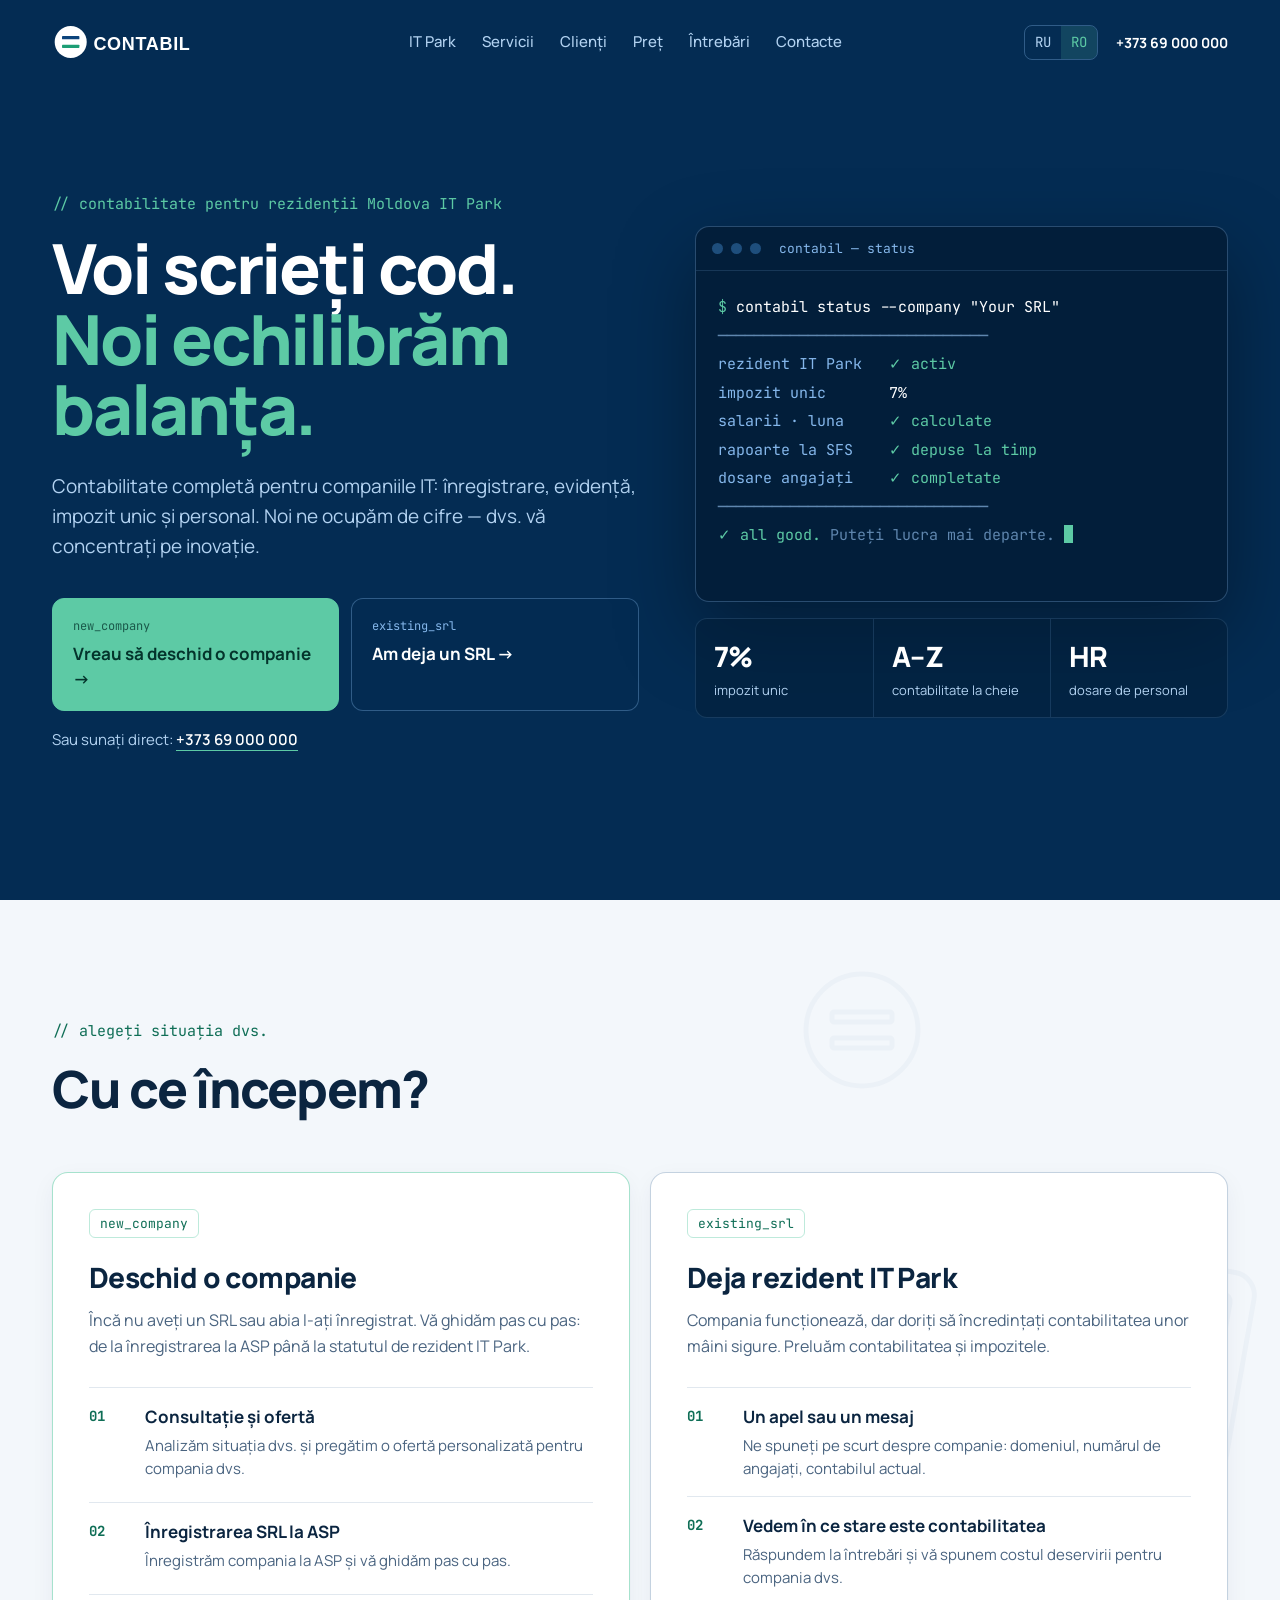
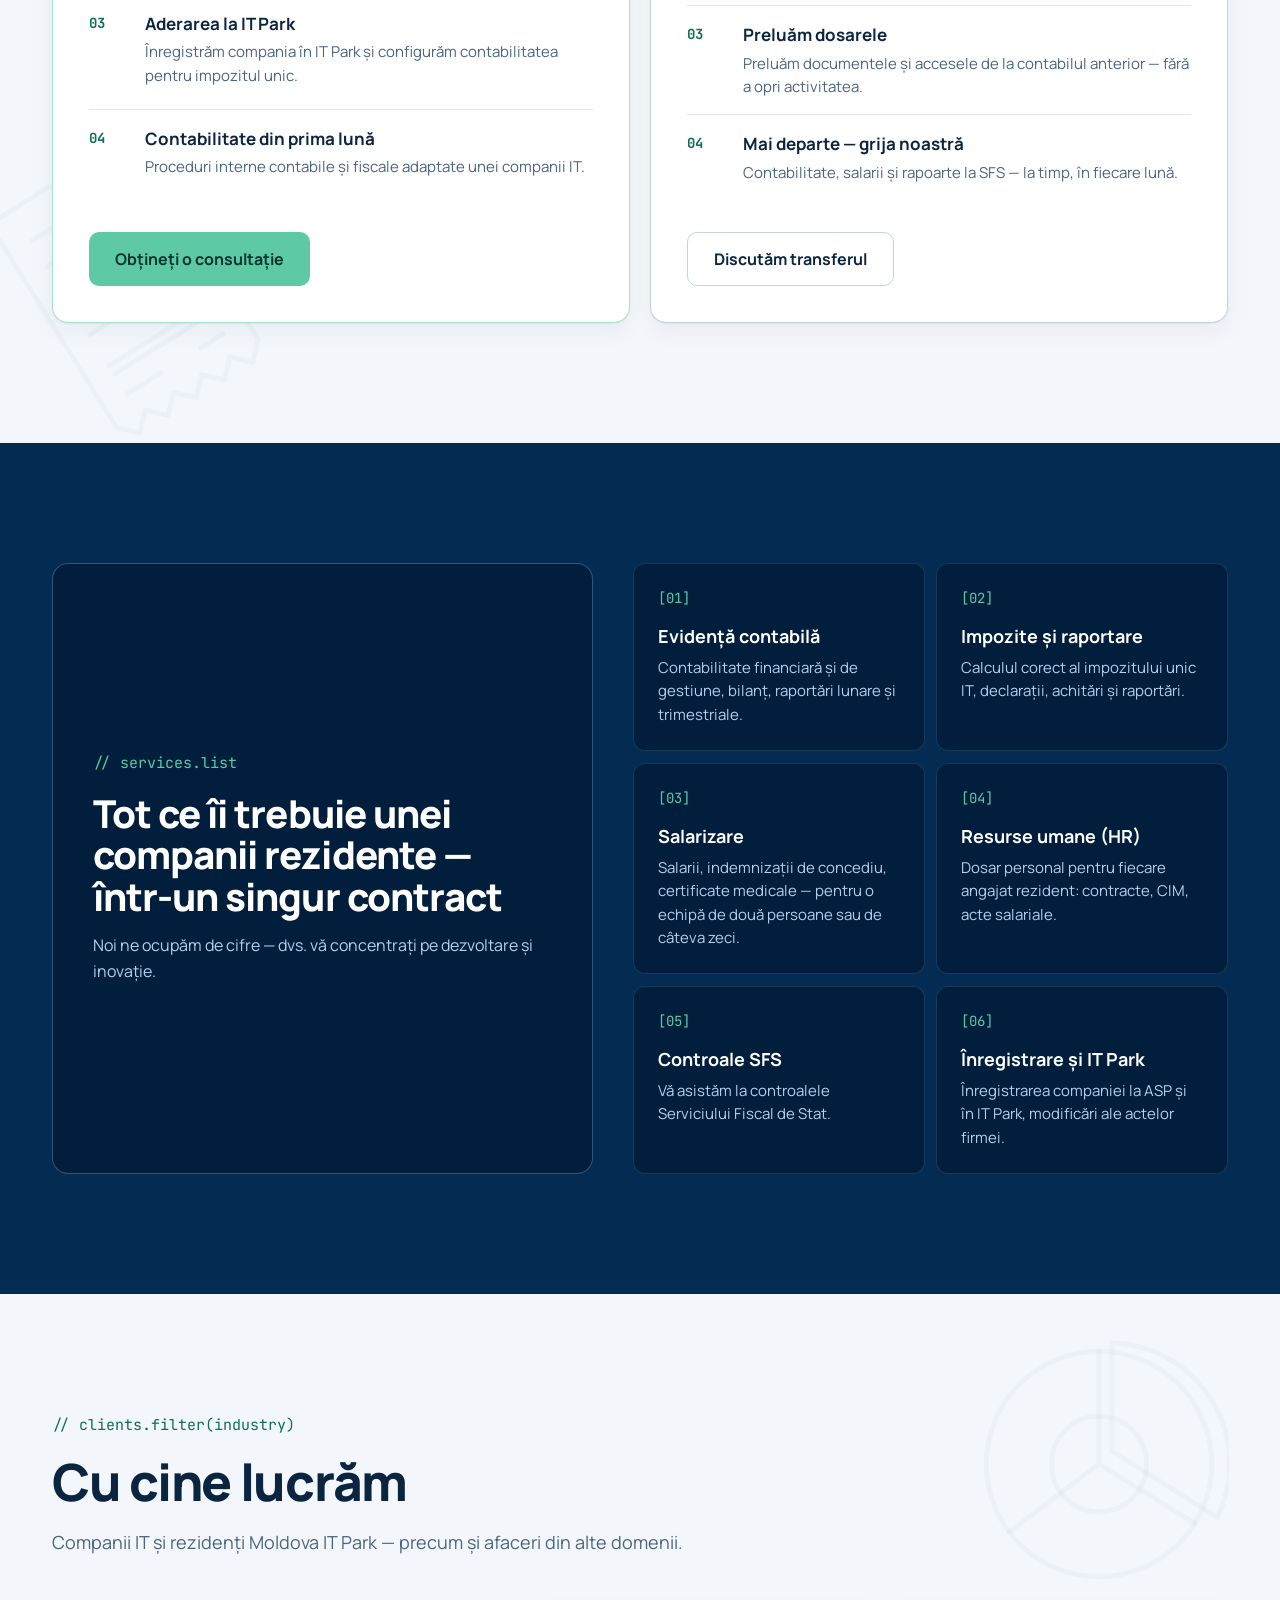
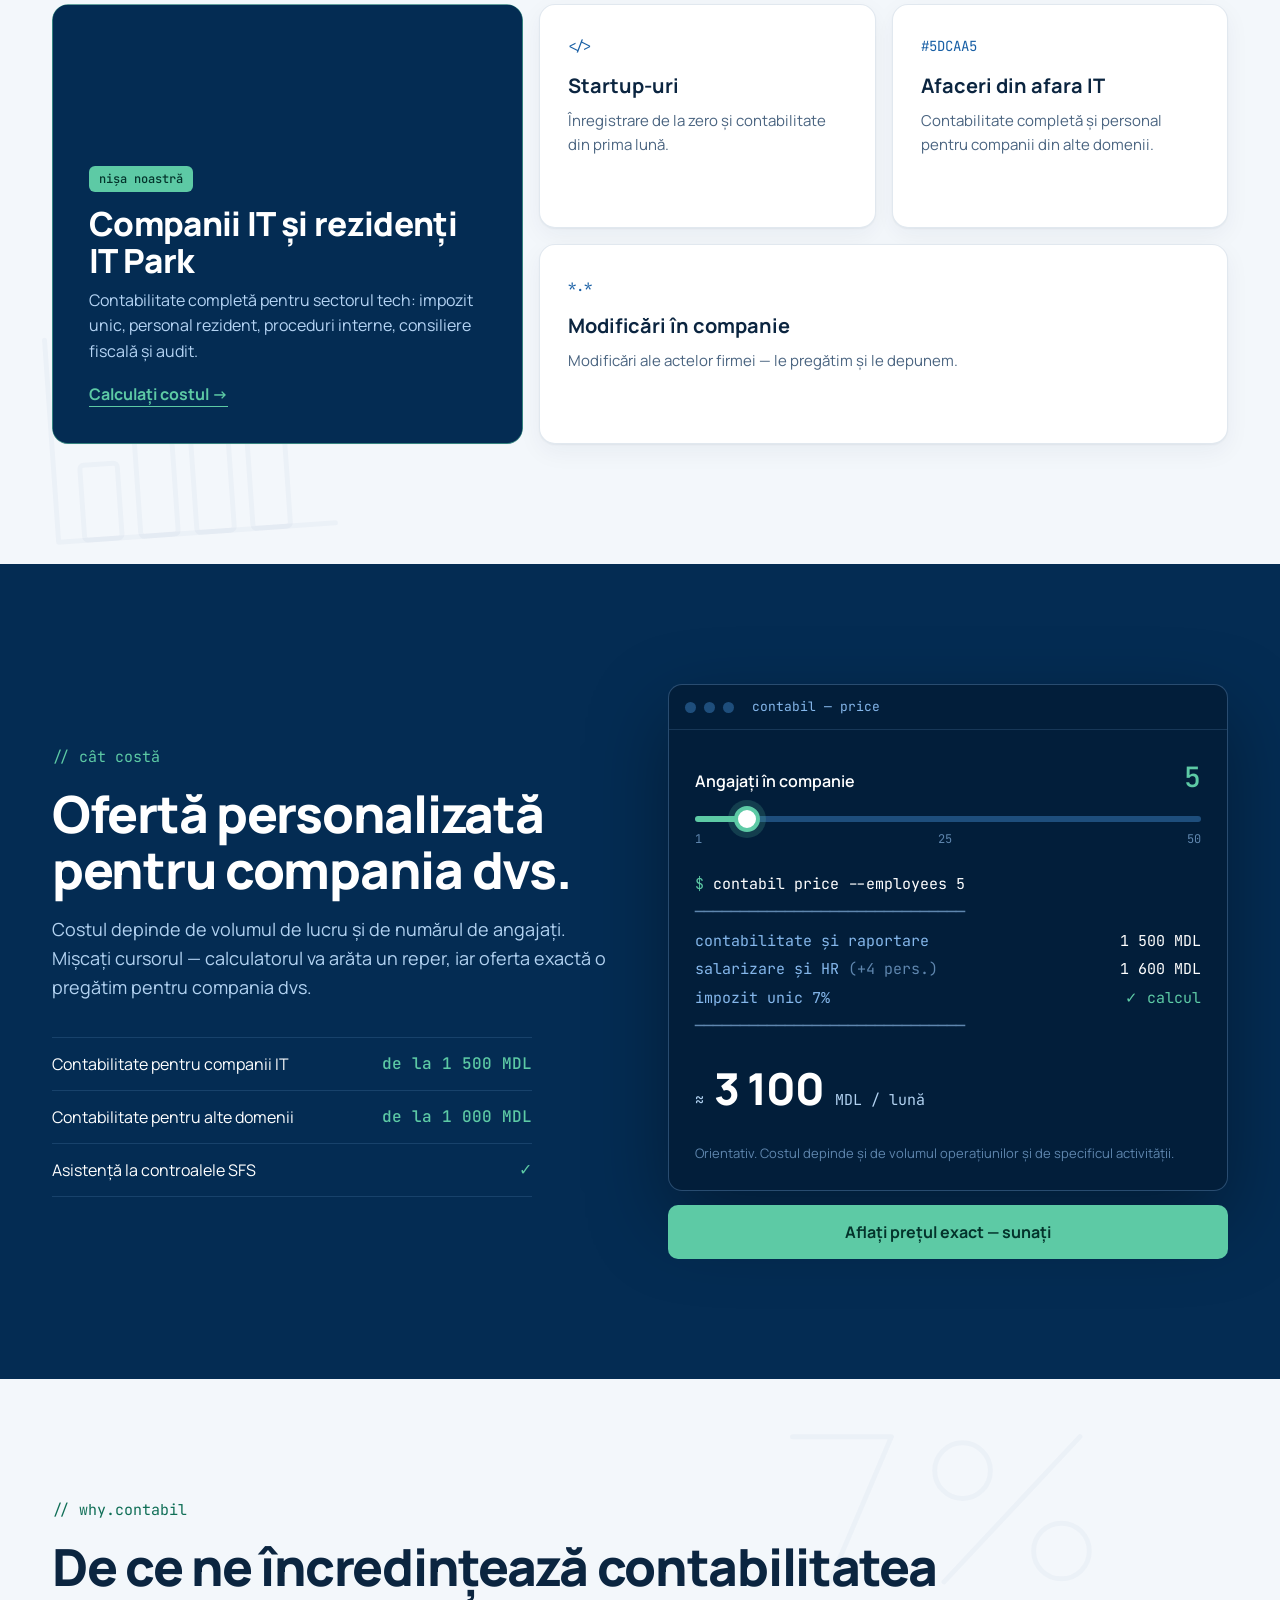
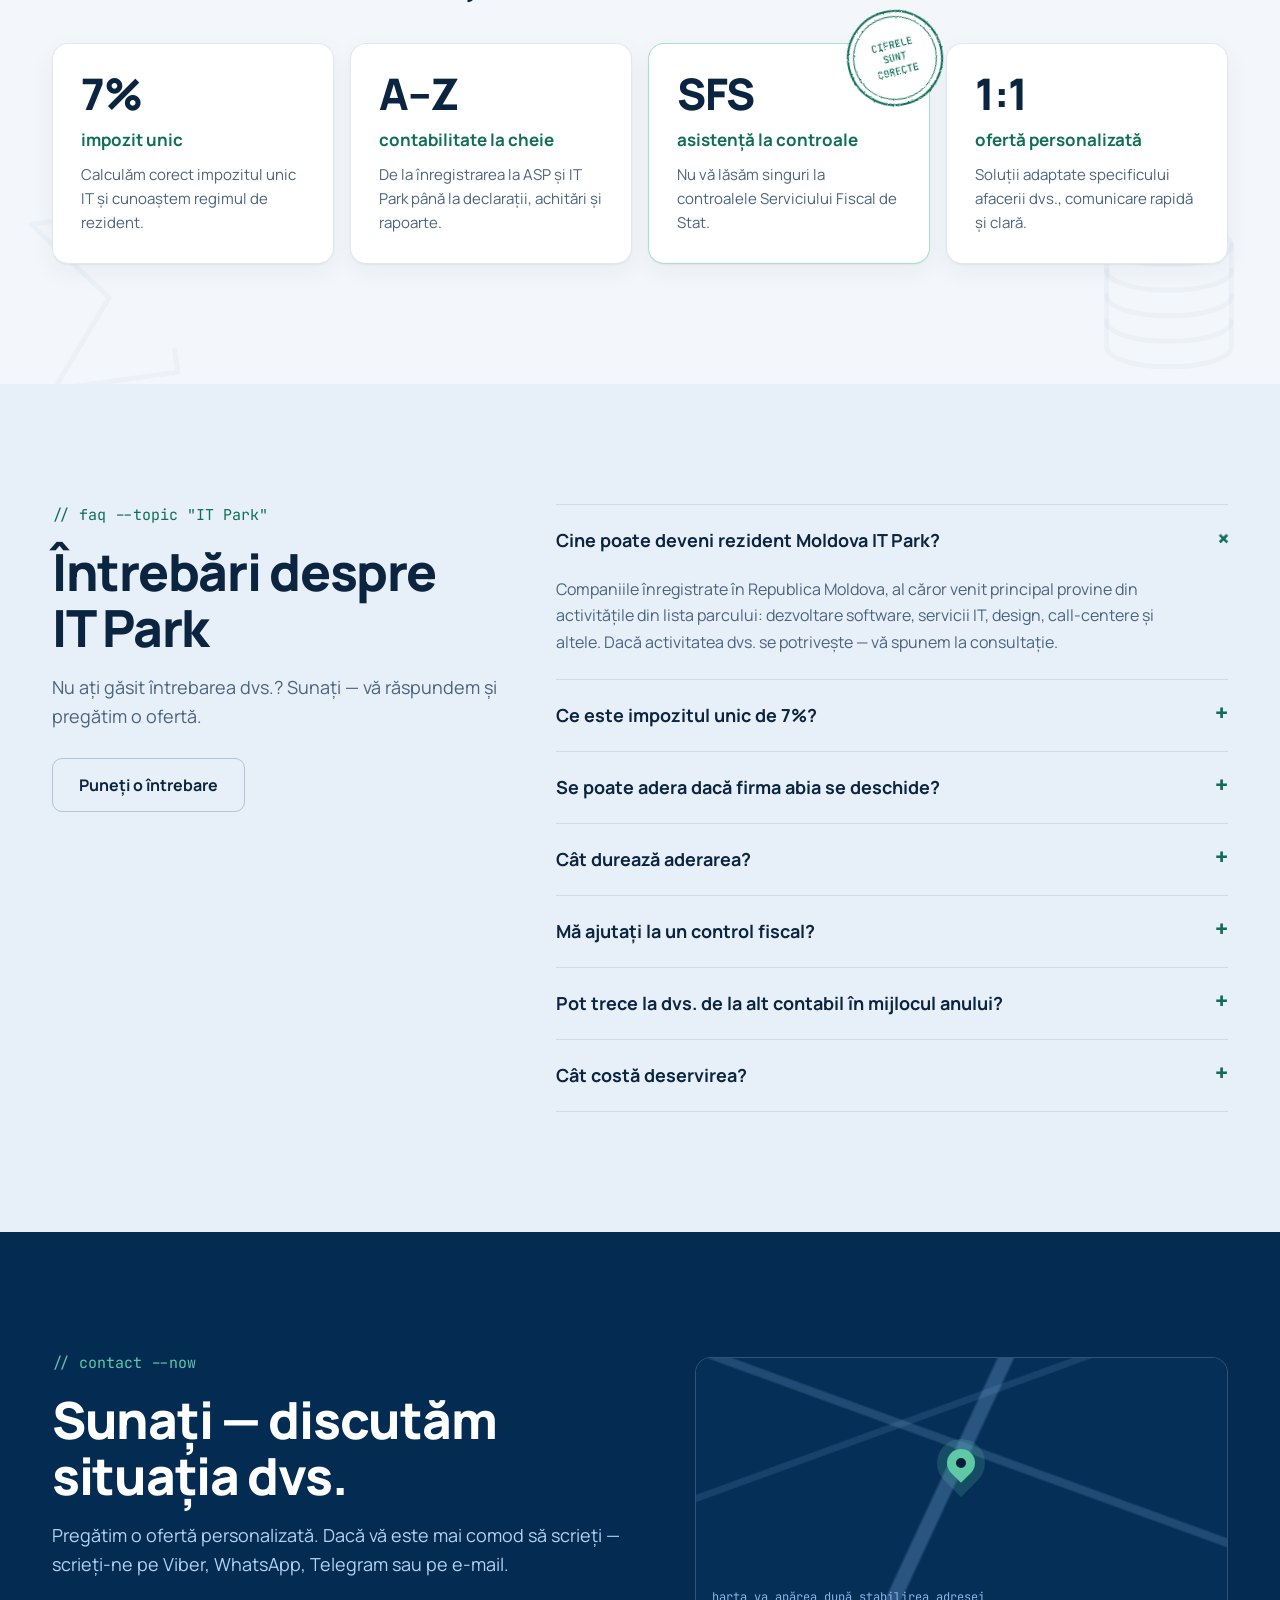
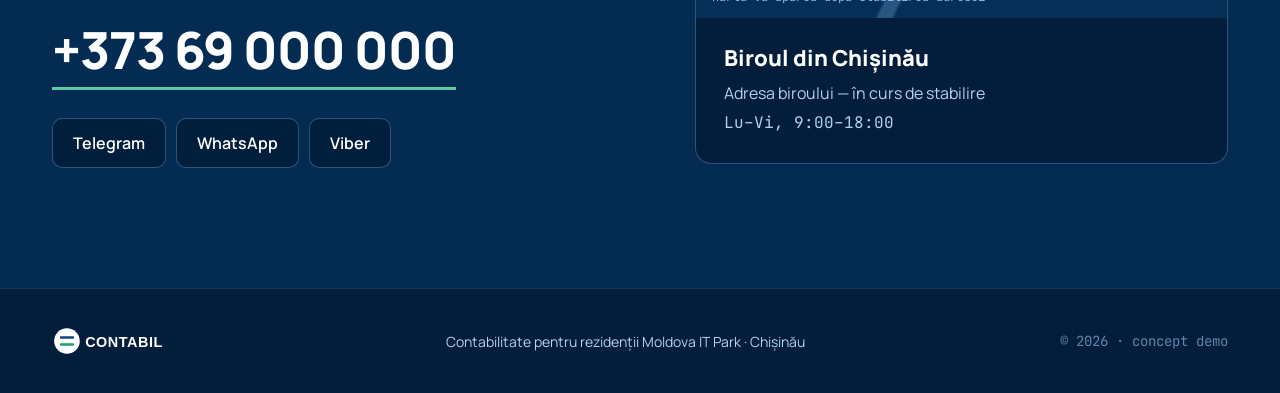
==== ro.html @ 282f3be4 "Add files via upload" ====
<!DOCTYPE html>
<html lang="ro">
<head>
<meta charset="UTF-8">
<meta name="viewport" content="width=device-width, initial-scale=1">
<title>CONTABIL — contabilitate pentru rezidenții Moldova IT Park</title>
<meta name="description" content="Contabilitate completă pentru companiile IT și rezidenții Moldova IT Park: înregistrare la ASP și în IT Park, evidență, impozit unic, personal, asistență la controalele SFS. Ofertă personalizată.">
<!-- Previzualizare link (Viber, Telegram, WhatsApp, Facebook). Mesageriile acceptă doar adresa COMPLETĂ:
     la publicare înlocuiți https://webonix-md.github.io/contabil-lx/ cu adresa reală a site-ului în og:url și og:image -->
<meta property="og:type" content="website">
<meta property="og:locale" content="ro_RO">
<meta property="og:locale:alternate" content="ru_RU">
<meta property="og:site_name" content="CONTABIL">
<meta property="og:title" content="Contabilitate pentru rezidenții Moldova IT Park — CONTABIL">
<meta property="og:description" content="Contabilitate completă pentru companiile IT: înregistrare, evidență, impozit unic și personal. Noi ne ocupăm de cifre — dvs. vă concentrați pe inovație.">
<meta property="og:url" content="https://webonix-md.github.io/contabil-lx/ro.html">
<meta property="og:image" content="https://webonix-md.github.io/contabil-lx/img/og/og-square-ro.jpg">
<meta property="og:image:type" content="image/jpeg">
<meta property="og:image:width" content="1200">
<meta property="og:image:height" content="1200">
<meta property="og:image:alt" content="CONTABIL: „Voi scrieți cod. Noi echilibrăm balanța.” Contabilitate pentru rezidenții Moldova IT Park">
<meta name="twitter:card" content="summary_large_image">
<link rel="icon" href="img/logo/favicon.svg" type="image/svg+xml">
<link rel="alternate" hreflang="ru" href="index.html">
<link rel="preconnect" href="https://fonts.googleapis.com">
<link rel="preconnect" href="https://fonts.gstatic.com" crossorigin>
<link rel="preconnect" href="https://images.unsplash.com">
<link href="https://fonts.googleapis.com/css2?family=JetBrains+Mono:wght@400;500&family=Manrope:wght@400;500;600;700;800&display=swap" rel="stylesheet">
<link rel="stylesheet" href="css/styles.css">
</head>
<body>

<!-- ============ Шапка ============ -->
<header class="header" id="header">
  <div class="wrap header__row">
    <a class="header__logo" href="#top" aria-label="CONTABIL — pagina principală"><img src="img/logo/contabil-logo-inverse.svg" alt="CONTABIL" width="176" height="40"></a>
    <nav class="nav" id="nav" aria-label="Meniul principal">
      <a href="#start">IT Park</a>
      <a href="#services">Servicii</a>
      <a href="#clients">Clienți</a>
      <a href="#price">Preț</a>
      <a href="#faq">Întrebări</a>
      <a href="#contacts">Contacte</a>
    </nav>
    <div class="header__meta">
      <span class="lang mono" aria-label="Limba site-ului"><a href="index.html" hreflang="ru" lang="ru">RU</a><a class="is-active" href="ro.html" hreflang="ro" aria-current="true">RO</a></span>
      <a class="header__phone" data-phone href="tel:+37369000000">+373 69 000 000</a>
      <button class="burger" id="burger" aria-label="Deschide meniul" aria-expanded="false" aria-controls="nav"><span></span><span></span></button>
    </div>
  </div>
</header>

<main id="top">

<!-- ============ 1. Первый экран ============ -->
<section class="hero photo-bg photo-fixed" data-photo="hero">
  <div class="wrap hero__grid">
    <div>
      <p class="comment mono">// contabilitate pentru rezidenții Moldova IT Park</p>
      <h1 class="hero__title">Voi scrieți cod.<br><span>Noi echilibrăm balanța.</span></h1>
      <p class="hero__lead">Contabilitate completă pentru companiile IT: înregistrare, evidență, impozit unic și personal. Noi ne ocupăm de cifre — dvs. vă concentrați pe inovație.</p>
      <div class="doors">
        <a class="door door--primary" href="#door-new"><small>new_company</small><strong>Vreau să deschid o companie →</strong></a>
        <a class="door" href="#door-existing"><small>existing_srl</small><strong>Am deja un SRL →</strong></a>
      </div>
      <p class="hero__call">Sau sunați direct: <a data-phone href="tel:+37369000000">+373 69 000 000</a></p>
    </div>

    <div>
      <div class="term" aria-label="Exemplu de status al unei companii deservite">
        <div class="term__bar"><i></i><i></i><i></i><span class="mono">contabil — status</span></div>
        <div class="term__body" id="heroTerm">
          <div class="term__line"><span class="t-prompt">$</span> contabil status --company "Your SRL"</div>
          <div class="term__line"><span class="t-dim">──────────────────────────────</span></div>
          <div class="term__line"><span class="t-key">rezident IT Park  </span> <span class="t-ok">✓ activ</span></div>
          <div class="term__line"><span class="t-key">impozit unic      </span> 7%</div>
          <div class="term__line"><span class="t-key">salarii · luna    </span> <span class="t-ok">✓ calculate</span></div>
          <div class="term__line"><span class="t-key">rapoarte la SFS   </span> <span class="t-ok">✓ depuse la timp</span></div>
          <div class="term__line"><span class="t-key">dosare angajați   </span> <span class="t-ok">✓ completate</span></div>
          <div class="term__line"><span class="t-dim">──────────────────────────────</span></div>
          <div class="term__line"><span class="t-ok">✓ all good.</span> <span class="t-dim">Puteți lucra mai departe.</span> <span class="cursor"></span></div>
        </div>
      </div>
      <div class="stats">
        <div class="stat"><b>7%</b><span>impozit unic</span></div>
        <div class="stat"><b>A–Z</b><span>contabilitate la cheie</span></div>
        <div class="stat"><b>HR</b><span>dosare de personal</span></div>
      </div>
    </div>
  </div>
</section>

<!-- ============ 2. Две двери ============ -->
<section class="section light has-deco" id="start">
  <!-- Фоновые SVG-иконки (декор). Чтобы убрать — удалите этот div и класс has-deco -->
  <div class="deco" aria-hidden="true">
    <!-- Калькулятор -->
    <svg class="deco__calc" viewBox="0 0 120 160"><rect x="4" y="4" width="112" height="152" rx="12"/><rect x="16" y="16" width="88" height="34" rx="4"/><path d="M78 40h18M88 26v0"/><rect x="16" y="62" width="18" height="18" rx="3"/><rect x="40" y="62" width="18" height="18" rx="3"/><rect x="64" y="62" width="18" height="18" rx="3"/><rect x="88" y="62" width="18" height="18" rx="3"/><rect x="16" y="86" width="18" height="18" rx="3"/><rect x="40" y="86" width="18" height="18" rx="3"/><rect x="64" y="86" width="18" height="18" rx="3"/><rect x="88" y="86" width="18" height="42" rx="3"/><rect x="16" y="110" width="18" height="18" rx="3"/><rect x="40" y="110" width="18" height="18" rx="3"/><rect x="64" y="110" width="18" height="18" rx="3"/><rect x="16" y="134" width="42" height="14" rx="3"/><rect x="64" y="134" width="42" height="14" rx="3"/><path d="M92 97h6M95 94v6M92 119h6"/></svg>
    <!-- Кассовый чек -->
    <svg class="deco__receipt" viewBox="0 0 120 170"><path d="M10 6h100v144l-10 10-10-10-10 10-10-10-10 10-10-10-10 10-10-10-10 10-10-10z"/><path d="M26 28h68M26 46h44M78 46h16M26 62h52M84 62h10M26 78h36M70 78h24M26 94h48M82 94h12"/><path d="M26 116h68M26 122h68"/><path d="M26 136h24M78 136h16"/></svg>
    <!-- Знак баланса «=» -->
    <svg class="deco__equals" viewBox="0 0 120 120"><circle cx="60" cy="60" r="56"/><rect x="30" y="42" width="60" height="10" rx="2"/><rect x="30" y="68" width="60" height="10" rx="2"/></svg>
  </div>
  <div class="wrap">
    <p class="comment mono">// alegeți situația dvs.</p>
    <h2 class="section__title">Cu ce începem?</h2>

    <div class="paths" data-converge>
      <article class="path path--new" id="door-new">
        <header class="path__head">
          <span class="path__tag mono">new_company</span>
          <h3>Deschid o companie</h3>
          <p>Încă nu aveți un SRL sau abia l-ați înregistrat. Vă ghidăm pas cu pas: de la înregistrarea la ASP până la statutul de rezident IT Park.</p>
        </header>
        <ol class="steps">
          <li><b class="mono">01</b><div><strong>Consultație și ofertă</strong><span>Analizăm situația dvs. și pregătim o ofertă personalizată pentru compania dvs.</span></div></li>
          <li><b class="mono">02</b><div><strong>Înregistrarea SRL la ASP</strong><span>Înregistrăm compania la ASP și vă ghidăm pas cu pas.</span></div></li>
          <li><b class="mono">03</b><div><strong>Aderarea la IT Park</strong><span>Înregistrăm compania în IT Park și configurăm contabilitatea pentru impozitul unic.</span></div></li>
          <li><b class="mono">04</b><div><strong>Contabilitate din prima lună</strong><span>Proceduri interne contabile și fiscale adaptate unei companii IT.</span></div></li>
        </ol>
        <a class="btn btn--teal" data-phone href="tel:+37369000000">Obțineți o consultație</a>
      </article>

      <article class="path path--existing" id="door-existing">
        <header class="path__head">
          <span class="path__tag mono">existing_srl</span>
          <h3>Deja rezident IT Park</h3>
          <p>Compania funcționează, dar doriți să încredințați contabilitatea unor mâini sigure. Preluăm contabilitatea și impozitele.</p>
        </header>
        <ol class="steps">
          <li><b class="mono">01</b><div><strong>Un apel sau un mesaj</strong><span>Ne spuneți pe scurt despre companie: domeniul, numărul de angajați, contabilul actual.</span></div></li>
          <li><b class="mono">02</b><div><strong>Vedem în ce stare este contabilitatea</strong><span>Răspundem la întrebări și vă spunem costul deservirii pentru compania dvs.</span></div></li>
          <li><b class="mono">03</b><div><strong>Preluăm dosarele</strong><span>Preluăm documentele și accesele de la contabilul anterior — fără a opri activitatea.</span></div></li>
          <li><b class="mono">04</b><div><strong>Mai departe — grija noastră</strong><span>Contabilitate, salarii și rapoarte la SFS — la timp, în fiecare lună.</span></div></li>
        </ol>
        <a class="btn btn--outline" data-phone href="tel:+37369000000">Discutăm transferul</a>
      </article>
    </div>
  </div>
</section>

<!-- ============ 3. Что входит ============ -->
<section class="section section--alt photo-bg photo-fixed" id="services" data-photo="hero">
  <div class="wrap services">
    <div class="services__visual">
      <p class="comment mono">// services.list</p>
      <h2 class="section__title">Tot ce îi trebuie unei companii rezidente — într-un&nbsp;singur contract</h2>
      <p class="services__note">Noi ne ocupăm de cifre — dvs. vă concentrați pe dezvoltare și inovație.</p>
    </div>

    <ul class="services__list" data-fly-in>
      <li class="service">
        <span class="service__icon mono">[01]</span>
        <div><h3>Evidență contabilă</h3><p>Contabilitate financiară și de gestiune, bilanț, raportări lunare și trimestriale.</p></div>
      </li>
      <li class="service">
        <span class="service__icon mono">[02]</span>
        <div><h3>Impozite și raportare</h3><p>Calculul corect al impozitului unic IT, declarații, achitări și raportări.</p></div>
      </li>
      <li class="service">
        <span class="service__icon mono">[03]</span>
        <div><h3>Salarizare</h3><p>Salarii, indemnizații de concediu, certificate medicale — pentru o echipă de două persoane sau de câteva zeci.</p></div>
      </li>
      <li class="service">
        <span class="service__icon mono">[04]</span>
        <div><h3>Resurse umane (HR)</h3><p>Dosar personal pentru fiecare angajat rezident: contracte, CIM, acte salariale.</p></div>
      </li>
      <li class="service">
        <span class="service__icon mono">[05]</span>
        <div><h3>Controale SFS</h3><p>Vă asistăm la controalele Serviciului Fiscal de Stat.</p></div>
      </li>
      <li class="service">
        <span class="service__icon mono">[06]</span>
        <div><h3>Înregistrare și IT Park</h3><p>Înregistrarea companiei la ASP și în IT Park, modificări ale actelor firmei.</p></div>
      </li>
    </ul>
  </div>
</section>

<!-- ============ 4. С кем работаем ============ -->
<section class="section light has-deco" id="clients">
  <!-- Фоновые SVG-иконки (декор). Чтобы убрать — удалите этот div и класс has-deco -->
  <div class="deco" aria-hidden="true">
    <!-- Круговая диаграмма -->
    <svg class="deco__pie" viewBox="0 0 120 120"><circle cx="60" cy="60" r="52"/><path d="M60 60V8M60 60l44.2 27.4M60 60 18.6 91.4"/><path d="M66 54V4a56 56 0 0 1 48.6 80.6z"/><circle cx="60" cy="60" r="22"/></svg>
    <!-- Столбики графика -->
    <svg class="deco__bars" viewBox="0 0 160 120"><path d="M6 114h148M6 6v108"/><rect x="20" y="74" width="20" height="40" rx="2"/><rect x="50" y="54" width="20" height="60" rx="2"/><rect x="80" y="64" width="20" height="50" rx="2"/><rect x="110" y="30" width="20" height="84" rx="2"/><path d="M22 60 58 40l32 12 42-36"/><path d="M122 16h10v10"/></svg>
  </div>
  <div class="wrap">
    <p class="comment mono">// clients.filter(industry)</p>
    <h2 class="section__title">Cu cine lucrăm</h2>
    <p class="section__lead">Companii IT și rezidenți Moldova IT Park — precum și afaceri din alte domenii.</p>

    <div class="clients" data-dossier>
      <article class="client client--featured photo-bg" data-photo="clients">
        <span class="client__badge mono">nișa noastră</span>
        <h3>Companii IT și rezidenți IT Park</h3>
        <p>Contabilitate completă pentru sectorul tech: impozit unic, personal rezident, proceduri interne, consiliere fiscală și audit.</p>
        <a class="link-arrow" href="#price">Calculați costul →</a>
      </article>
      <article class="client">
        <span class="client__code mono">&lt;/&gt;</span>
        <h3>Startup-uri</h3>
        <p>Înregistrare de la zero și contabilitate din prima lună.</p>
      </article>
      <article class="client">
        <span class="client__code mono">#5DCAA5</span>
        <h3>Afaceri din afara IT</h3>
        <p>Contabilitate completă și personal pentru companii din alte domenii.</p>
      </article>
      <article class="client">
        <span class="client__code mono">*.*</span>
        <h3>Modificări în companie</h3>
        <p>Modificări ale actelor firmei — le pregătim și le depunem.</p>
      </article>
    </div>
  </div>
</section>

<!-- ============ 5. Цена ============ -->
<section class="section section--alt photo-bg photo-fixed" id="price" data-photo="hero">
  <div class="wrap price">
    <div class="price__intro">
      <p class="comment mono">// cât costă</p>
      <h2 class="section__title">Ofertă personalizată pentru&nbsp;compania dvs.</h2>
      <p class="section__lead">Costul depinde de volumul de lucru și de numărul de angajați. Mișcați cursorul — calculatorul va arăta un reper, iar oferta exactă o pregătim pentru compania dvs.</p>

      <ul class="free">
        <li><span>Contabilitate pentru companii IT</span><b class="mono">de la 1 500 MDL</b></li>
        <li><span>Contabilitate pentru alte domenii</span><b class="mono">de la 1 000 MDL</b></li>
        <li><span>Asistență la controalele SFS</span><b class="mono">✓</b></li>
      </ul>
    </div>

    <div class="calc">
      <div class="term">
        <div class="term__bar"><i></i><i></i><i></i><span class="mono">contabil — price</span></div>
        <div class="term__body term__body--calc">
          <label class="calc__label" for="employees">
            <span>Angajați în companie</span>
            <output class="calc__count mono" id="employeesOut" for="employees">5</output>
          </label>
          <input class="calc__range" type="range" id="employees" min="1" max="50" step="1" value="5">
          <div class="calc__scale mono"><span>1</span><span>25</span><span>50</span></div>

          <div class="calc__out mono" aria-live="polite">
            <div><span class="t-prompt">$</span> contabil price --employees <span id="cmdEmployees">5</span></div>
            <div class="t-dim">──────────────────────────────</div>
            <div class="calc__row"><span class="t-key">contabilitate și raportare</span><span id="rowBase">1 500 MDL</span></div>
            <div class="calc__row"><span class="t-key">salarizare și HR <span class="t-dim" id="rowExtraLabel">(+4 pers.)</span></span><span id="rowExtra">1 600 MDL</span></div>
            <div class="calc__row"><span class="t-key">impozit unic 7%</span><span class="t-ok">✓ calcul</span></div>
            <div class="t-dim">──────────────────────────────</div>
            <div class="calc__total"><span>≈</span><b id="total">3 100</b><span>MDL / lună</span></div>
          </div>
          <p class="calc__note">Orientativ. Costul depinde și de volumul operațiunilor și de specificul activității.</p>
        </div>
      </div>
      <a class="btn btn--teal btn--block" data-phone href="tel:+37369000000">Aflați prețul exact — sunați</a>
    </div>
  </div>
</section>

<!-- ============ 6. Почему мы ============ -->
<section class="section light has-deco" id="why">
  <!-- Фоновые SVG-иконки (декор). Чтобы убрать — удалите этот div и класс has-deco -->
  <div class="deco" aria-hidden="true">
    <!-- «7%» — единый налог IT Park -->
    <svg class="deco__percent" viewBox="0 0 220 120"><path d="M12 14h64L36 108"/><circle cx="122" cy="36" r="18"/><circle cx="186" cy="88" r="18"/><path d="M198 14 110 108"/></svg>
    <!-- Знак суммы Σ -->
    <svg class="deco__sigma" viewBox="0 0 100 120"><path d="M88 22V8H10l42 52-42 52h78V98"/></svg>
    <!-- Стопка монет -->
    <svg class="deco__coins" viewBox="0 0 120 120"><ellipse cx="60" cy="24" rx="44" ry="14"/><path d="M16 24v18c0 7.7 19.7 14 44 14s44-6.3 44-14V24"/><path d="M16 42v18c0 7.7 19.7 14 44 14s44-6.3 44-14V42"/><path d="M16 60v18c0 7.7 19.7 14 44 14s44-6.3 44-14V60"/><path d="M16 78v18c0 7.7 19.7 14 44 14s44-6.3 44-14V78"/></svg>
  </div>
  <div class="wrap">
    <p class="comment mono">// why.contabil</p>
    <h2 class="section__title">De ce ne încredințează contabilitatea</h2>
    <div class="why">
      <article class="why__item">
        <b class="why__num">7%</b>
        <h3>impozit unic</h3>
        <p>Calculăm corect impozitul unic IT și cunoaștem regimul de rezident.</p>
      </article>
      <article class="why__item">
        <b class="why__num">A–Z</b>
        <h3>contabilitate la cheie</h3>
        <p>De la înregistrarea la ASP și IT Park până la declarații, achitări și rapoarte.</p>
      </article>
      <article class="why__item why__item--accent">
        <b class="why__num">SFS</b>
        <h3>asistență la controale</h3>
        <p>Nu vă lăsăm singuri la controalele Serviciului Fiscal de Stat.</p>
        <span class="stamp mono" aria-hidden="true">cifrele<br>sunt<br>corecte</span>
        <!-- «Ставим печать при вас»: тень и сам штамп (анимация — main.js, блок «Печать») -->
        <span class="stamper-shadow" aria-hidden="true"></span>
        <!-- Штамп рисуется скриптом (main.js, «Печать»). data-tilt — угол взгляда сверху в градусах:
             0 — строго сбоку, 35 — три четверти, 60–70 — почти сверху, ручка смотрит на вас -->
        <span class="stamper" aria-hidden="true" data-tilt="50"></span>
      </article>
      <article class="why__item">
        <b class="why__num">1:1</b>
        <h3>ofertă personalizată</h3>
        <p>Soluții adaptate specificului afacerii dvs., comunicare rapidă și clară.</p>
      </article>
    </div>
  </div>
</section>

<!-- ============ 7. Вопросы про IT Park ============ -->
<section class="section section--alt light" id="faq">
  <div class="wrap faq">
    <div class="faq__intro">
      <p class="comment mono">// faq --topic "IT Park"</p>
      <h2 class="section__title">Întrebări despre IT&nbsp;Park</h2>
      <p class="section__lead">Nu ați găsit întrebarea dvs.? Sunați — vă răspundem și pregătim o ofertă.</p>
      <a class="btn btn--outline" data-phone href="tel:+37369000000">Puneți o întrebare</a>
    </div>

    <div class="faq__list">
      <details class="qa" open>
        <summary>Cine poate deveni rezident Moldova IT Park?</summary>
        <p>Companiile înregistrate în Republica Moldova, al căror venit principal provine din activitățile din lista parcului: dezvoltare software, servicii IT, design, call-centere și altele. Dacă activitatea dvs. se potrivește — vă spunem la consultație.</p>
      </details>
      <details class="qa">
        <summary>Ce este impozitul unic de 7%?</summary>
        <p>Rezidenții plătesc un singur impozit — 7% din cifra de afaceri, dar nu mai puțin decât o sumă minimă pentru fiecare angajat (legată de salariul mediu pe economie). Acest impozit înlocuiește impozitul pe profit, impozitul pe venit din salarii, contribuțiile și o serie de alte plăți.</p>
      </details>
      <details class="qa">
        <summary>Se poate adera dacă firma abia se deschide?</summary>
        <p>Da. Înregistrăm compania la ASP și în IT Park și vă ghidăm pas cu pas.</p>
      </details>
      <details class="qa">
        <summary>Cât durează aderarea?</summary>
        <p>Depinde de pregătirea documentelor și de examinarea cererii de către administrația parcului. Termenele realiste pentru cazul dvs. vi le spunem la consultație.</p>
      </details>
      <details class="qa">
        <summary>Mă ajutați la un control fiscal?</summary>
        <p>Da, vă asistăm la controalele Serviciului Fiscal de Stat (SFS).</p>
      </details>
      <details class="qa">
        <summary>Pot trece la dvs. de la alt contabil în mijlocul anului?</summary>
        <p>Da. Preluăm documentele și accesele de la contabilul anterior și continuăm evidența fără a opri activitatea companiei.</p>
      </details>
      <details class="qa">
        <summary>Cât costă deservirea?</summary>
        <p>Pentru companiile IT — de la 1 500 MDL pe lună, pentru alte domenii — de la 1 000 MDL; prețul exact depinde de volumul de lucru. Suma orientativă o arată <a href="#price">calculatorul</a>, iar pe cea exactă v-o spunem după o discuție.</p>
      </details>
    </div>
  </div>
</section>

<!-- ============ 8. Контакты ============ -->
<section class="contacts photo-bg photo-fixed" id="contacts" data-photo="hero">
  <div class="wrap contacts__grid">
    <div>
      <p class="comment mono">// contact --now</p>
      <h2 class="section__title">Sunați — discutăm situația dvs.</h2>
      <p class="section__lead">Pregătim o ofertă personalizată. Dacă vă este mai comod să scrieți — scrieți-ne pe Viber, WhatsApp, Telegram sau pe e-mail.</p>
      <a class="contacts__phone" data-phone href="tel:+37369000000">+373 69 000 000</a>
      <div class="messengers">
        <a class="msg" data-msg="telegram" href="#" target="_blank" rel="noopener">Telegram</a>
        <a class="msg" data-msg="whatsapp" href="#" target="_blank" rel="noopener">WhatsApp</a>
        <a class="msg" data-msg="viber" href="#">Viber</a>
      </div>
    </div>

    <div class="office">
      <div class="office__map" role="img" aria-label="Hartă: biroul din Chișinău (provizoriu)">
        <span class="office__pin" aria-hidden="true"></span>
        <span class="office__map-note mono">harta va apărea după stabilirea adresei</span>
      </div>
      <div class="office__info">
        <h3>Biroul din <span data-office="city">Chișinău</span></h3>
        <p data-office="address">Adresa biroului — în curs de stabilire</p>
        <p class="mono" data-office="hours">Lu–Vi, 9:00–18:00</p>
      </div>
    </div>
  </div>
</section>

</main>

<footer class="footer">
  <div class="wrap footer__row">
    <img src="img/logo/contabil-logo-inverse.svg" alt="CONTABIL" width="140" height="32">
    <p>Contabilitate pentru rezidenții Moldova IT Park · Chișinău</p>
    <p class="mono footer__demo">© 2026 · concept demo</p>
  </div>
</footer>

<!-- Кнопка звонка на телефоне -->
<a class="callbar" data-phone href="tel:+37369000000"><span>Sunați contabilul</span><b class="mono">→</b></a>

<!-- SVG-фильтр «мастика»: неровные края оттиска печати -->
<svg width="0" height="0" style="position:absolute" aria-hidden="true" focusable="false">
  <filter id="ink-rough" x="-10%" y="-10%" width="120%" height="120%">
    <feTurbulence type="fractalNoise" baseFrequency="0.85" numOctaves="2" seed="7" result="noise"/>
    <feDisplacementMap in="SourceGraphic" in2="noise" scale="2.2" xChannelSelector="R" yChannelSelector="G"/>
  </filter>
</svg>

<script src="js/site-data.js"></script>
<script src="js/main.js"></script>
</body>
</html>
---- css/styles.css ----
/* ==========================================================================
   CONTABIL — лендинг бухгалтерии для резидентов Moldova IT Park
   Стиль «IT-тёмный»: тёмно-синий, сетка, моно-акценты, фото в дуотоне
   ========================================================================== */

:root {
  --bg: #042C53;
  --bg-deep: #021E3A;
  --bg-alt: #03264A;
  --line: rgba(133, 183, 235, .16);
  --line-strong: rgba(133, 183, 235, .35);
  --navy: #0C447C;
  --teal: #5DCAA5;
  --teal-hover: #7AD6B7;
  --teal-ink: #04342C;
  --sky: #85B7EB;
  --text: #FFFFFF;
  --muted: #b2d2f1;
  --dim: #5F86AE;
  --accent: #5DCAA5;
  /* акцентный ТЕКСТ (на светлом — темнее) */
  --card: rgba(2, 30, 58, .9);
  /* фон карточек */

  --radius: 12px;
  --radius-sm: 8px;
  --wrap: 1240px;
  --header-h: 84px;

  --font: "Manrope", system-ui, sans-serif;
  --mono: "JetBrains Mono", ui-monospace, monospace;
}

* {
  box-sizing: border-box;
  margin: 0;
  padding: 0;
}

html {
  scroll-behavior: smooth;
  scroll-padding-top: var(--header-h);
}

body {
  font-family: var(--font);
  color: var(--text);
  background: var(--bg);
  line-height: 1.5;
  -webkit-font-smoothing: antialiased;
}

a {
  color: inherit;
  text-decoration: none;
}

img {
  display: block;
  max-width: 100%;
}

button {
  font: inherit;
  color: inherit;
  background: none;
  border: 0;
  cursor: pointer;
}

:focus-visible {
  outline: 2px solid var(--teal);
  outline-offset: 3px;
  border-radius: 4px;
}

.wrap {
  max-width: var(--wrap);
  margin: 0 auto;
  padding: 0 32px;
}

.mono {
  font-family: var(--mono);
}

.section--alt {
  background-color: var(--bg-alt);
}

/* Светлый блок: добавьте класс light секции. Терминал и карточки с фото внутри остаются тёмными.
   Пример: <section class="section light" id="why"> */
.light {
  --text: #0B2540;
  --muted: #4A6480;
  --dim: #7C93AC;
  --sky: #185FA5;
  --line: rgba(12, 68, 124, .12);
  --line-strong: rgba(12, 68, 124, .24);
  --accent: #0F6E56;
  --card: #FFFFFF;
  --bg: #F3F7FB;
  --bg-alt: #E7EFF8;
  --stamp-bg: #FFFFFF;
  color: var(--text);
  background-color: var(--bg);
}

.light.section--alt {
  background-color: var(--bg-alt);
}

.light .service, .light .client, .light .why__item, .light .path {
  box-shadow: 0 1px 2px rgba(4, 44, 83, .06), 0 8px 24px rgba(4, 44, 83, .05);
}

.light .term {
  box-shadow: 0 24px 60px rgba(4, 44, 83, .28);
}

/* Тёмные «острова» внутри светлого блока */
.light .term, .light .photo-bg {
  --text: #FFFFFF;
  --muted: #B5D4F4;
  --dim: #5F86AE;
  --sky: #85B7EB;
  --line: rgba(133, 183, 235, .16);
  --line-strong: rgba(133, 183, 235, .35);
  --accent: #5DCAA5;
  --card: rgba(2, 30, 58, 0.9);
  --bg: #042C53;
  color: var(--text);
}

/* Фото в дуотоне: тонировка → фото в режиме luminosity на синем */
.photo-bg.has-photo {
  background-color: var(--bg);
  background-image:
    linear-gradient(var(--tint-dir, 90deg), rgba(4, 44, 83, var(--tint-a, .92)) 0%, rgba(4, 44, 83, var(--tint-b, .55)) 100%),
    var(--photo);
  background-size: 100% 100%, cover;
  background-position: center, var(--photo-pos, center);
  background-repeat: no-repeat, no-repeat;
  background-blend-mode: normal, luminosity;
}

/* Фото «стоит на месте», а блок едет поверх него — эффект окна.
   Добавьте класс photo-fixed блоку с фото. Работает и на телефонах (включая iPhone):
   фото лежит в отдельном слое position: fixed, а блок обрезает его по своим границам (clip-path). */
.photo-bg.has-photo.photo-fixed {
  position: relative;
  isolation: isolate;
  clip-path: inset(0);
  background: var(--bg);
}

.photo-bg.has-photo.photo-fixed::before {
  content: "";
  position: fixed;
  inset: 0;
  z-index: -1;
  pointer-events: none;
  background-color: var(--bg);
  background-image:
    linear-gradient(var(--tint-dir, 90deg), rgba(4, 44, 83, var(--tint-a, .92)) 0%, rgba(4, 44, 83, var(--tint-b, .55)) 100%),
    var(--photo);
  background-size: 100% 100%, cover;
  background-position: center, var(--photo-pos, center);
  background-repeat: no-repeat, no-repeat;
  background-blend-mode: normal, luminosity;
}

/* ---------- Типографика секций ---------- */
.comment {
  font-family: var(--mono);
  color: var(--accent);
  font-size: 15px;
  margin-bottom: 18px;
}

.section {
  padding: 120px 0;
}

.section__title {
  font-weight: 800;
  font-size: clamp(32px, 4vw, 52px);
  line-height: 1.08;
  letter-spacing: -.025em;
  max-width: 18em;
}

.section__lead {
  margin-top: 18px;
  font-size: 18px;
  line-height: 1.6;
  color: var(--muted);
  max-width: 36em;
}

/* ---------- Кнопки ---------- */
.btn {
  display: inline-flex;
  align-items: center;
  justify-content: center;
  gap: 10px;
  min-height: 54px;
  padding: 0 26px;
  border-radius: 10px;
  font-weight: 700;
  font-size: 16px;
  transition: background .15s, color .15s, border-color .15s, transform .15s;
}

.btn:hover {
  transform: translateY(-1px);
}

.btn--teal {
  background: var(--teal);
  color: var(--teal-ink);
}

.btn--teal:hover {
  background: var(--teal-hover);
}

.btn--outline {
  border: 1px solid var(--line-strong);
  color: var(--text);
}

.btn--outline:hover {
  border-color: var(--accent);
  color: var(--accent);
}

.btn--block {
  width: 100%;
}

.link-arrow {
  display: inline-block;
  align-self: flex-start;
  margin-top: 18px;
  font-weight: 700;
  color: var(--accent);
  border-bottom: 1px solid currentColor;
}

/* ==========================================================================
   Шапка
   ========================================================================== */
.header {
  position: fixed;
  top: 0;
  left: 0;
  right: 0;
  z-index: 50;
  transition: background .2s, border-color .2s;
  border-bottom: 1px solid transparent;
}

.header.is-scrolled {
  background: rgba(2, 30, 58, .96);
  border-bottom-color: var(--line);
}

.header__row {
  display: flex;
  align-items: center;
  justify-content: space-between;
  height: var(--header-h);
  gap: 24px;
}

.header__logo img {
  height: 40px;
  width: auto;
}

.nav {
  display: flex;
  gap: 2px;
  font-size: 15px;
  font-weight: 500;
}

.nav a {
  padding: 8px 12px;
  border-radius: var(--radius-sm);
  color: var(--muted);
  transition: background .15s, color .15s;
}

.nav a:hover {
  background: rgba(255, 255, 255, .06);
  color: #fff;
}

.header__meta {
  display: flex;
  align-items: center;
  gap: 18px;
  font-size: 14px;
}

.lang {
  display: flex;
  border: 1px solid var(--line-strong);
  border-radius: var(--radius-sm);
  overflow: hidden;
}

.lang a {
  padding: 6px 10px;
  color: var(--muted);
}

.lang .is-active {
  background: rgba(93, 202, 165, .16);
  color: var(--teal);
}

.header__phone {
  font-weight: 700;
  white-space: nowrap;
}

.burger {
  display: none;
  width: 44px;
  height: 44px;
  border: 1px solid var(--line-strong);
  border-radius: var(--radius-sm);
  flex-direction: column;
  align-items: center;
  justify-content: center;
  gap: 6px;
}

.burger span {
  display: block;
  width: 18px;
  height: 2px;
  background: #fff;
  transition: transform .2s;
}

.burger[aria-expanded="true"] span:first-child {
  transform: translateY(4px) rotate(45deg);
}

.burger[aria-expanded="true"] span:last-child {
  transform: translateY(-4px) rotate(-45deg);
}

/* ==========================================================================
   1. Первый экран
   ========================================================================== */
.hero {
  min-height: 100vh;
  display: flex;
  align-items: center;
  padding: calc(var(--header-h) + 40px) 0 80px;
}

.hero__grid {
  width: 100%;
  display: grid;
  grid-template-columns: minmax(0, 1.1fr) minmax(0, 1fr);
  gap: 56px;
  align-items: center;
}

.hero__title {
  font-weight: 800;
  font-size: clamp(40px, 5.4vw, 76px);
  line-height: 1.02;
  letter-spacing: -.03em;
}

.hero__title span {
  color: var(--teal);
}

.hero__lead {
  margin-top: 26px;
  font-size: 19px;
  line-height: 1.6;
  color: var(--muted);
  max-width: 32em;
}

.doors {
  margin-top: 36px;
  display: grid;
  grid-template-columns: 1fr 1fr;
  gap: 12px;
  max-width: 620px;
}

.door {
  display: flex;
  flex-direction: column;
  gap: 6px;
  padding: 18px 20px;
  border-radius: var(--radius);
  border: 1px solid var(--line-strong);
  background: rgba(4, 44, 83, .6);
  transition: border-color .15s, transform .15s;
}

.door:hover {
  border-color: var(--teal);
  transform: translateY(-2px);
}

.door small {
  font-family: var(--mono);
  font-size: 12px;
  color: var(--sky);
}

.door strong {
  font-size: 17px;
  font-weight: 700;
}

.door--primary {
  background: var(--teal);
  color: var(--teal-ink);
  border-color: var(--teal);
}

.door--primary small {
  color: var(--teal-ink);
  opacity: .75;
}

.hero__call {
  margin-top: 18px;
  font-size: 15px;
  color: var(--muted);
}

.hero__call a {
  color: #fff;
  font-weight: 600;
  border-bottom: 1px solid var(--teal);
}

/* Терминал */
.term {
  border-radius: 14px;
  background: var(--bg-deep);
  border: 1px solid rgba(133, 183, 235, .3);
  overflow: hidden;
  box-shadow: 0 30px 80px rgba(0, 0, 0, .35);
}

.term__bar {
  display: flex;
  align-items: center;
  gap: 8px;
  padding: 12px 16px;
  border-bottom: 1px solid var(--line);
}

.term__bar i {
  width: 11px;
  height: 11px;
  border-radius: 50%;
  background: #1E4E7C;
}

.term__bar span {
  margin-left: 10px;
  font-size: 13px;
  color: var(--sky);
}

.term__body {
  padding: 22px 22px 26px;
  font-family: var(--mono);
  font-size: 15px;
  line-height: 1.9;
}

#heroTerm {
  min-height: 330px;
}

.term__line {
  white-space: pre-wrap;
  opacity: 0;
  transform: translateY(4px);
  transition: opacity .25s, transform .25s;
}

.term__line.is-on {
  opacity: 1;
  transform: none;
}

.t-prompt, .t-ok {
  color: var(--teal);
}

.t-key {
  color: var(--sky);
}

.t-dim {
  color: var(--dim);
}

.cursor {
  display: inline-block;
  width: 9px;
  height: 18px;
  background: var(--teal);
  vertical-align: -3px;
  animation: blink 1s steps(1) infinite;
}

@keyframes blink {
  50% {
    opacity: 0;
  }
}

.stats {
  display: grid;
  grid-template-columns: repeat(3, 1fr);
  margin-top: 16px;
  border: 1px solid var(--line);
  border-radius: var(--radius);
  background: rgba(2, 30, 58, .6);
}

.stat {
  padding: 16px 18px;
}

.stat+.stat {
  border-left: 1px solid var(--line);
}

.stat b {
  display: block;
  font-size: 28px;
  font-weight: 800;
  letter-spacing: -.02em;
}

.stat span {
  font-size: 13px;
  color: var(--muted);
}

/* ==========================================================================
   2. Две двери
   ========================================================================== */
.paths {
  margin-top: 56px;
  display: grid;
  grid-template-columns: 1fr 1fr;
  gap: 20px;
}

.path {
  display: flex;
  flex-direction: column;
  padding: 36px;
  border-radius: 16px;
  border: 1px solid var(--line-strong);
  background: var(--card);
}

.path--new {
  border-color: rgba(93, 202, 165, .55);
  box-shadow: inset 0 3px 0 var(--teal);
}

.path__tag {
  display: inline-block;
  font-size: 13px;
  color: var(--accent);
  padding: 4px 10px;
  border: 1px solid rgba(93, 202, 165, .4);
  border-radius: 6px;
}

.path h3 {
  margin-top: 18px;
  font-size: 28px;
  font-weight: 800;
  letter-spacing: -.02em;
}

.path__head p {
  margin-top: 10px;
  color: var(--muted);
  font-size: 16px;
  line-height: 1.6;
}

.steps {
  list-style: none;
  margin: 28px 0 32px;
  display: grid;
  gap: 0;
  flex: 1;
}

.steps li {
  display: grid;
  grid-template-columns: 44px 1fr;
  gap: 12px;
  padding: 16px 0;
  border-top: 1px solid var(--line);
}

.steps b {
  color: var(--accent);
  font-size: 14px;
  padding-top: 2px;
}

.steps strong {
  display: block;
  font-size: 17px;
  font-weight: 700;
}

.steps span {
  display: block;
  margin-top: 4px;
  font-size: 15px;
  color: var(--muted);
  line-height: 1.55;
}

.path .btn {
  align-self: flex-start;
}

/* ==========================================================================
   3. Что входит
   ========================================================================== */
.services {
  display: grid;
  grid-template-columns: minmax(0, 1fr) minmax(0, 1.1fr);
  gap: 40px;
  align-items: stretch;
}

.services__visual {
  border-radius: 16px;
  border: 1px solid var(--line-strong);
  background: var(--card);
  padding: 40px;
  display: flex;
  flex-direction: column;
  justify-content: center;
}

.services__visual .section__title {
  font-size: clamp(28px, 3vw, 40px);
}

.services__note {
  margin-top: 16px;
  color: var(--muted);
  font-size: 16px;
  line-height: 1.6;
}

.services__list {
  list-style: none;
  display: grid;
  grid-template-columns: 1fr 1fr;
  gap: 12px;
}

.service {
  display: flex;
  flex-direction: column;
  gap: 14px;
  padding: 24px;
  border-radius: var(--radius);
  border: 1px solid var(--line);
  background: var(--card);
  transition: border-color .15s;
}

.service:hover {
  border-color: var(--teal);
}

.service__icon {
  color: var(--accent);
  font-size: 14px;
}

.service h3 {
  font-size: 18px;
  font-weight: 700;
}

.service p {
  margin-top: 6px;
  font-size: 15px;
  color: var(--muted);
  line-height: 1.55;
}

/* ==========================================================================
   4. С кем работаем
   ========================================================================== */
.clients {
  margin-top: 48px;
  display: grid;
  grid-template-columns: 1.4fr 1fr 1fr;
  grid-template-rows: auto auto;
  gap: 16px;
}

.client {
  padding: 28px;
  border-radius: 16px;
  border: 1px solid var(--line);
  background: var(--card);
}

.client h3 {
  font-size: 20px;
  font-weight: 700;
  margin-top: 14px;
}

.client p {
  margin-top: 8px;
  color: var(--muted);
  font-size: 15px;
  line-height: 1.6;
}

.client__code {
  color: var(--sky);
  font-size: 14px;
}

.client--featured {
  --tint-dir: 0deg;
  --tint-a: .96;
  --tint-b: .45;
  grid-row: span 2;
  min-height: 440px;
  display: flex;
  flex-direction: column;
  justify-content: flex-end;
  padding: 36px;
  border-color: rgba(93, 202, 165, .55);
}

.client--featured h3 {
  font-size: clamp(26px, 2.6vw, 34px);
  font-weight: 800;
  letter-spacing: -.02em;
  line-height: 1.1;
}

.client--featured p {
  font-size: 16px;
}

.client__badge {
  align-self: flex-start;
  font-size: 12px;
  background: var(--teal);
  color: var(--teal-ink);
  padding: 4px 10px;
  border-radius: 6px;
  font-weight: 500;
}

.clients .client:nth-child(4) {
  grid-column: 2 / span 2;
}

/* ==========================================================================
   5. Цена
   ========================================================================== */
.price {
  display: grid;
  grid-template-columns: minmax(0, 1fr) minmax(0, 1fr);
  gap: 56px;
  align-items: center;
}

.free {
  list-style: none;
  margin-top: 36px;
  border-top: 1px solid var(--line);
  max-width: 480px;
}

.free li {
  display: flex;
  justify-content: space-between;
  gap: 16px;
  padding: 14px 0;
  border-bottom: 1px solid var(--line);
  font-size: 16px;
}

.free b {
  color: var(--accent);
  font-weight: 500;
  white-space: nowrap;
}

.calc {
  display: grid;
  gap: 14px;
}

.term__body--calc {
  font-family: var(--font);
  line-height: 1.5;
  padding: 26px;
}

.calc__label {
  display: flex;
  justify-content: space-between;
  align-items: baseline;
  font-size: 16px;
  font-weight: 600;
}

.calc__count {
  font-size: 28px;
  font-weight: 500;
  color: var(--teal);
}

.calc__range {
  -webkit-appearance: none;
  appearance: none;
  width: 100%;
  height: 6px;
  margin: 18px 0 8px;
  border-radius: 3px;
  background: linear-gradient(90deg, var(--teal) var(--fill, 8%), #1E4E7C var(--fill, 8%));
  cursor: pointer;
}

.calc__range::-webkit-slider-thumb {
  -webkit-appearance: none;
  width: 26px;
  height: 26px;
  border-radius: 50%;
  background: #fff;
  border: 4px solid var(--teal);
  box-shadow: 0 0 0 6px rgba(93, 202, 165, .18);
}

.calc__range::-moz-range-thumb {
  width: 18px;
  height: 18px;
  border-radius: 50%;
  background: #fff;
  border: 4px solid var(--teal);
  box-shadow: 0 0 0 6px rgba(93, 202, 165, .18);
}

.calc__scale {
  display: flex;
  justify-content: space-between;
  font-size: 12px;
  color: var(--dim);
}

.calc__out {
  margin-top: 22px;
  font-size: 15px;
  line-height: 1.9;
}

.calc__row {
  display: flex;
  justify-content: space-between;
  gap: 12px;
}

.calc__total {
  display: flex;
  align-items: baseline;
  gap: 10px;
  margin-top: 6px;
}

.calc__total b {
  font-family: var(--font);
  font-size: 44px;
  font-weight: 800;
  letter-spacing: -.02em;
  color: #fff;
}

.calc__total span {
  color: var(--muted);
}

.calc__note {
  margin-top: 14px;
  font-size: 13px;
  color: var(--dim);
}

/* ==========================================================================
   6. Почему мы
   ========================================================================== */
.why {
  margin-top: 48px;
  display: grid;
  grid-template-columns: repeat(4, 1fr);
  gap: 16px;
}

.why__item {
  position: relative;
  padding: 28px;
  border-radius: 16px;
  border: 1px solid var(--line);
  background: var(--card);
}

.why__num {
  display: block;
  font-size: clamp(34px, 3.4vw, 48px);
  font-weight: 800;
  letter-spacing: -.03em;
  line-height: 1;
}

.why__item h3 {
  margin-top: 12px;
  font-size: 17px;
  font-weight: 700;
  color: var(--accent);
}

.why__item p {
  margin-top: 10px;
  font-size: 15px;
  color: var(--muted);
  line-height: 1.6;
}

.why__item--accent {
  border-color: rgba(93, 202, 165, .55);
}

.stamp {
  position: absolute;
  right: -14px;
  top: -34px;
  width: 96px;
  height: 96px;
  border-radius: 50%;
  display: flex;
  align-items: center;
  justify-content: center;
  text-align: center;
  font-size: 10px;
  line-height: 1.35;
  text-transform: uppercase;
  font-weight: 500;
  color: var(--accent);
  border: 2px solid var(--accent);
  outline: 1px solid var(--accent);
  outline-offset: -7px;
  background: var(--stamp-bg, var(--bg));
  transform: rotate(-14deg);
}

/* ==========================================================================
   7. FAQ
   ========================================================================== */
.faq {
  display: grid;
  grid-template-columns: minmax(0, .8fr) minmax(0, 1.2fr);
  gap: 56px;
  align-items: start;
}

.faq__intro {
  position: sticky;
  top: calc(var(--header-h) + 24px);
}

.faq__intro .btn {
  margin-top: 28px;
}

.faq__list {
  border-top: 1px solid var(--line);
}

.qa {
  border-bottom: 1px solid var(--line);
}

.qa summary {
  list-style: none;
  cursor: pointer;
  display: flex;
  justify-content: space-between;
  gap: 20px;
  padding: 22px 0;
  font-size: 18px;
  font-weight: 700;
}

.qa summary::-webkit-details-marker {
  display: none;
}

.qa summary::after {
  content: "+";
  font-family: var(--mono);
  color: var(--accent);
  font-size: 22px;
  line-height: 1;
  transition: transform .2s;
}

.qa[open] summary::after {
  transform: rotate(45deg);
}

.qa p {
  padding: 0 40px 24px 0;
  color: var(--muted);
  font-size: 16px;
  line-height: 1.65;
}

.qa a {
  color: var(--accent);
  border-bottom: 1px solid currentColor;
}

/* ==========================================================================
   8. Контакты
   ========================================================================== */
.contacts {
  --tint-a: .95;
  --tint-b: .7;
  padding: 120px 0;
}

.contacts__grid {
  display: grid;
  grid-template-columns: minmax(0, 1.1fr) minmax(0, 1fr);
  gap: 56px;
  align-items: center;
}

.contacts__phone {
  display: inline-block;
  margin-top: 32px;
  font-size: clamp(32px, 4vw, 52px);
  font-weight: 800;
  letter-spacing: -.02em;
  border-bottom: 3px solid var(--accent);
}

.messengers {
  margin-top: 28px;
  display: flex;
  flex-wrap: wrap;
  gap: 10px;
}

.msg {
  padding: 12px 20px;
  border-radius: 10px;
  border: 1px solid var(--line-strong);
  background: var(--card);
  font-weight: 600;
  transition: border-color .15s, color .15s;
}

.msg:hover {
  border-color: var(--accent);
  color: var(--accent);
}

.office {
  border-radius: 16px;
  overflow: hidden;
  border: 1px solid var(--line-strong);
  background: var(--bg-deep);
}

.office__map {
  position: relative;
  height: 260px;
  background:
    linear-gradient(115deg, transparent 46%, rgba(133, 183, 235, .28) 46.5%, rgba(133, 183, 235, .28) 48.5%, transparent 49%),
    linear-gradient(20deg, transparent 58%, rgba(133, 183, 235, .2) 58.5%, rgba(133, 183, 235, .2) 60%, transparent 60.5%),
    linear-gradient(160deg, transparent 30%, rgba(133, 183, 235, .14) 30.4%, rgba(133, 183, 235, .14) 31.6%, transparent 32%),
    #062F57;
  background-size: 100% 100%, 100% 100%, 100% 100%, auto;
}

.office__pin {
  position: absolute;
  left: 50%;
  top: 46%;
  width: 28px;
  height: 28px;
  margin: -28px 0 0 -14px;
  border-radius: 50% 50% 50% 0;
  background: var(--teal);
  transform: rotate(-45deg);
  box-shadow: 0 0 0 10px rgba(93, 202, 165, .18);
}

.office__pin::after {
  content: "";
  position: absolute;
  inset: 9px;
  border-radius: 50%;
  background: var(--bg-deep);
}

.office__map-note {
  position: absolute;
  left: 16px;
  bottom: 12px;
  font-size: 12px;
  color: var(--sky);
}

.office__info {
  padding: 24px 28px 28px;
}

.office__info h3 {
  font-size: 22px;
  font-weight: 800;
}

.office__info p {
  margin-top: 6px;
  color: var(--muted);
}

/* ==========================================================================
   Подвал и мобильная кнопка
   ========================================================================== */
.footer {
  padding: 36px 0;
  background: var(--bg-deep);
  border-top: 1px solid var(--line);
}

.footer__row {
  display: flex;
  align-items: center;
  justify-content: space-between;
  gap: 24px;
  flex-wrap: wrap;
  font-size: 14px;
  color: var(--muted);
}

.footer img {
  height: 32px;
  width: auto;
}

.footer__demo {
  color: var(--dim);
}

.callbar {
  display: none;
}

/* ==========================================================================
   Адаптив
   ========================================================================== */
@media (max-width: 1180px) {
  .nav {
    position: fixed;
    top: var(--header-h);
    left: 0;
    right: 0;
    flex-direction: column;
    gap: 0;
    padding: 12px 20px 24px;
    background: rgba(2, 30, 58, .98);
    border-bottom: 1px solid var(--line);
    transform: translateY(-8px);
    opacity: 0;
    visibility: hidden;
    transition: opacity .2s, transform .2s, visibility .2s;
  }

  .nav.is-open {
    opacity: 1;
    visibility: visible;
    transform: none;
  }

  .nav a {
    padding: 14px 8px;
    font-size: 18px;
    border-bottom: 1px solid var(--line);
    border-radius: 0;
  }

  .burger {
    display: flex;
  }

  .header {
    background: rgba(2, 30, 58, .96);
  }
}

@media (max-width: 1024px) {
  .hero__grid, .price, .faq, .contacts__grid, .services {
    grid-template-columns: 1fr;
    gap: 40px;
  }

  .hero.has-photo, .section.has-photo {
    --tint-b: .85;
  }

  .clients {
    grid-template-columns: 1fr 1fr;
  }

  .client--featured {
    grid-column: 1 / -1;
    grid-row: auto;
    min-height: 380px;
  }

  .clients .client:nth-child(4) {
    grid-column: 1 / -1;
  }

  .why {
    grid-template-columns: 1fr 1fr;
  }

  .faq__intro {
    position: static;
  }
}

@media (max-width: 760px) {
  :root {
    --header-h: 68px;
  }

  .wrap {
    padding: 0 16px;
  }

  .section, .contacts {
    padding: 80px 0;
  }

  .header__logo img {
    height: 32px;
  }

  .header__phone {
    display: none;
  }

  .hero {
    padding: calc(var(--header-h) + 24px) 0 56px;
    min-height: auto;
  }

  .hero__lead {
    font-size: 17px;
  }

  .doors {
    grid-template-columns: 1fr;
  }

  .term__body {
    font-size: 13px;
    padding: 18px;
  }

  #heroTerm {
    min-height: 290px;
  }

  .stat {
    padding: 12px;
  }

  .stat b {
    font-size: 22px;
  }

  .paths {
    grid-template-columns: 1fr;
    margin-top: 36px;
  }

  .path {
    padding: 24px;
  }

  .path .btn {
    align-self: stretch;
  }

  .services__list {
    grid-template-columns: 1fr;
  }

  .services__visual {
    padding: 28px 24px;
  }

  .clients {
    grid-template-columns: 1fr;
  }

  .client--featured {
    padding: 28px 24px;
    min-height: 360px;
  }

  .why {
    grid-template-columns: 1fr;
  }

  .stamp {
    right: 12px;
  }

  .calc__out {
    font-size: 13px;
  }

  .calc__total b {
    font-size: 36px;
  }

  .qa summary {
    font-size: 17px;
  }

  .qa p {
    padding-right: 0;
  }

  .contacts__phone {
    font-size: 30px;
  }

  .footer {
    padding-bottom: 96px;
  }

  .callbar {
    display: flex;
    position: fixed;
    left: 12px;
    right: 12px;
    bottom: 12px;
    z-index: 60;
    align-items: center;
    justify-content: space-between;
    gap: 12px;
    padding: 0 20px;
    height: 56px;
    border-radius: 12px;
    background: var(--teal);
    color: var(--teal-ink);
    font-weight: 800;
    font-size: 16px;
    box-shadow: 0 12px 30px rgba(0, 0, 0, .35);
  }

  .callbar b {
    font-size: 13px;
    font-weight: 500;
    opacity: .75;
  }
}

@media (prefers-reduced-motion: reduce) {
  html {
    scroll-behavior: auto;
  }

  .term__line {
    opacity: 1;
    transform: none;
    transition: none;
  }

  .cursor {
    animation: none;
  }

  .btn:hover, .door:hover {
    transform: none;
  }
}

/* ==========================================================================
   Декор: фоновые SVG-иконки в светлых блоках (калькулятор, чек, графики, 7%, Σ, монеты)
   Включение: класс has-deco у секции + <div class="deco"> с svg внутри.
   Прозрачность и цвет — переменная --deco-color.
   ========================================================================== */
.has-deco {
  --deco-color: rgba(12, 68, 124, .03);
  position: relative;
  overflow: hidden;
}
.has-deco > .wrap {
  position: relative;
  z-index: 1;
}
.deco {
  position: absolute;
  inset: 0;
  z-index: 0;
  pointer-events: none;
  color: var(--deco-color);
}
.deco svg {
  position: absolute;
  fill: none;
  stroke: currentColor;
  stroke-width: 5;
  stroke-linecap: round;
  stroke-linejoin: round;
  vector-effect: non-scaling-stroke;
}
.deco svg * { vector-effect: non-scaling-stroke; }

/* 2. С чего начнём */
.deco__calc     { width: 230px; top: 348px;  right: 3%;  transform: rotate(10deg); }
.deco__receipt  { width: 200px; bottom: 10px; left: 30px; transform: rotate(-32deg); }
.deco__equals   { width: 120px; top: 70px;  right: 28%; }

/* 4. С кем работаем */
.deco__pie      { width: 260px; top: 40px;  right: 4%; }
.deco__bars     { width: 300px; bottom: 20px; left: 40px; transform: rotate(-4deg); }

/* 6. Почему мы */
.deco__percent  { width: 340px; top: 36px;  right: 13%; }
.deco__sigma    { width: 160px; bottom: -10px; left: 2%; transform: rotate(-8deg); }
.deco__coins    { width: 170px; bottom: 3px; right: 2%; }

@media (max-width: 1024px) {
  .deco__equals, .deco__coins { display: none; }
  .deco__calc    { width: 170px; right: -30px; }
  .deco__pie     { width: 190px; right: -40px; }
  .deco__percent { width: 240px; right: -40px; }
}
@media (max-width: 760px) {
  .deco__receipt, .deco__bars, .deco__sigma { display: none; }
  .deco__calc    { width: 130px; top: 24px; right: -36px; }
  .deco__pie     { width: 150px; top: 24px; right: -50px; }
  .deco__percent { width: 180px; top: 24px; right: -60px; }
}

/* ==========================================================================
   «Прилёт справа по очереди» (data-fly-in, блок «Что входит»)
   Класс fly-ready ставит main.js — без JS карточки просто видны.
   Анимация slam-in: разгон → удар (вминается и сплющивается, рамка вспыхивает) → отдача.
   ========================================================================== */
#services { overflow-x: clip; } /* улетевшие вправо карточки не создают горизонтальную прокрутку */

.fly-ready > * {
  opacity: 0;
  translate: 70vw 0;
}
.fly-ready > .is-in {
  animation: slam-in 1.22s both;
}
@keyframes slam-in {
  0% {
    opacity: 1;
    translate: 70vw 0;
    scale: 1;
    animation-timing-function: cubic-bezier(.6, 0, 1, .6); /* разгон — летит ускоряясь */
  }
  45% {                                   /* удар: влетела с запасом и сплющилась */
    translate: -8px 0; 
    scale: .93 1.04; 
    box-shadow: 0 0 0 2px rgba(93, 202, 165, .7), -12px 0 30px rgba(93, 202, 165, .3);
    animation-timing-function: cubic-bezier(.2, .8, .3, 1);
  }
  62% {                                   /* отдача */
     translate: 8px 0; 
     scale: 1.02 .99; 
  }
   76% { translate: -3px 0; scale: 1; }
  88% { translate: 1px 0; } 
  100% {
    opacity: 1;
    translate: 0 0;
    scale: 1; 
    box-shadow: 0 0 0 0 rgba(93, 202, 165, 0);
  }
}

/* ==========================================================================
   «Досье» (data-dossier, блок «С кем работаем»)
   Классы dossier-ready / is-stacked / is-dealt ставит main.js — без JS всё просто видно.
   Шторка: clip-path главной карточки (--dossier-clip), фото «отъезжает» (--dossier-zoom),
   текст проявляется в конце (--dossier-content). Раздача: translate/rotate карточек из стопки.
   ========================================================================== */
.dossier-ready .client--featured.has-photo {
  position: relative;
  z-index: 2;
  isolation: isolate;
  overflow: hidden;
  background: var(--bg);
  clip-path: inset(var(--dossier-clip, 0%) 0 var(--dossier-clip, 0%) 0 round 16px);
}
/* фото переносим в отдельный слой, чтобы его можно было масштабировать */
.dossier-ready .client--featured.has-photo::before {
  content: "";
  position: absolute;
  inset: 0;
  z-index: -1;
  background-color: var(--bg);
  background-image:
    linear-gradient(var(--tint-dir, 90deg), rgba(4, 44, 83, var(--tint-a, .92)) 0%, rgba(4, 44, 83, var(--tint-b, .55)) 100%),
    var(--photo);
  background-size: 100% 100%, cover;
  background-position: center, center;
  background-repeat: no-repeat;
  background-blend-mode: normal, luminosity;
  scale: var(--dossier-zoom, 1);
}
.dossier-ready .client--featured > * {
  opacity: var(--dossier-content, 1);
  translate: 0 calc((1 - var(--dossier-content, 1)) * 16px);
}

/* Стопка: сначала скрыта, после раскрытия шторки выглядывает из-под главной и раздаётся */
.dossier-ready > .client:not(.client--featured) {
  position: relative;
  z-index: 1;
  opacity: 0;
  transition:
    translate .7s cubic-bezier(.2, .9, .3, 1.12),
    rotate .7s cubic-bezier(.2, .9, .3, 1.12),
    opacity .3s ease,
    box-shadow .3s ease;
}
.dossier-ready.is-stacked > .client:not(.client--featured) {
  opacity: 1;
  box-shadow: 0 10px 30px rgba(4, 44, 83, .18);
}
.dossier-ready.is-dealt > .client:not(.client--featured) {
  box-shadow: 0 1px 2px rgba(4, 44, 83, .06), 0 8px 24px rgba(4, 44, 83, .05);
}

/* ==========================================================================
   «Печать» (блок «Почему мы»): штамп опускается, бьёт и оставляет оттиск
   Классы stamp-ready / is-stamped ставит main.js — без JS печать просто видна.
   Момент удара — 0.52s: в него попадают оттиск, кольцо «брызг» и вздрагивание карточки.
   ========================================================================== */
.why__item--accent { --stamp-right: -14px; }
.stamp {
  right: var(--stamp-right);
  z-index: 2;
  filter: url(#ink-rough);   /* неровные края, как у мастичной печати */
}
@media (max-width: 760px) {
  .why__item--accent { --stamp-right: 12px; }
}

.stamper,
.stamper-shadow {
  position: absolute;
  pointer-events: none;
  opacity: 0;
}
.stamper {
  z-index: 3;
  width: 115px;              /* основание штампа (100 из 120 единиц) = диаметр оттиска 96px */
  right: calc(var(--stamp-right) - 9.5px);
  top: -99px;                /* уточняется скриптом: точка касания подушки — в центре оттиска */
  filter: drop-shadow(0 14px 18px rgba(4, 44, 83, .28));
}
.stamper svg { display: block; width: 100%; height: auto; }
.stamper-shadow {
  z-index: 1;
  width: 96px;
  height: 96px;
  right: var(--stamp-right);
  top: -34px;
  border-radius: 50%;
  background: radial-gradient(closest-side, rgba(4, 44, 83, .35), rgba(4, 44, 83, 0));
}

/* кольцо «брызг» краски в момент удара */
.stamp::after {
  content: "";
  position: absolute;
  inset: -4px;
  border-radius: 50%;
  border: 2px solid var(--accent);
  opacity: 0;
}

.stamp-ready .stamp { opacity: 0; }

.stamp-ready.is-stamped .stamper        { animation: stamper-drop 1.25s both; }
.stamp-ready.is-stamped .stamper-shadow { animation: stamper-shadow 1.25s both; }
.stamp-ready.is-stamped .stamp          { animation: stamp-imprint .45s .52s both; }
.stamp-ready.is-stamped .stamp::after   { animation: stamp-ring .6s .52s both; }
.stamp-ready.is-stamped                 { animation: card-thud .32s .52s both; }

@keyframes stamper-drop {
  0%   { opacity: 0; translate: 40px -170px; rotate: 14deg; scale: 1.15; }
  14%  { opacity: 1; }
  34%  { translate: 0 -26px; rotate: -4deg; scale: 1.03; animation-timing-function: cubic-bezier(.7, 0, 1, .5); } /* зависает и резко идёт вниз */
  42%  { translate: 0 0; rotate: 0deg; scale: 1.06 .9; }        /* удар: подушка сплющивается */
  56%  { translate: 0 0; scale: 1; }                            /* держит нажатие */
  70%  { opacity: 1; translate: 0 -34px; rotate: -5deg; }
  100% { opacity: 0; translate: 50px -200px; rotate: 12deg; scale: 1.1; }
}
@keyframes stamper-shadow {
  0%   { opacity: 0; scale: 1.9; }
  42%  { opacity: 1; scale: 1; }
  60%  { opacity: .6; scale: 1; }
  100% { opacity: 0; scale: 1.8; }
}
@keyframes stamp-imprint {
  0%   { opacity: 0; scale: 1.1; }
  25%  { opacity: 1; }
  100% { opacity: 1; scale: 1; }
}
@keyframes stamp-ring {
  0%   { opacity: .7; scale: 1; }
  100% { opacity: 0; scale: 1.55; }
}
@keyframes card-thud {
  0%   { translate: 0 0; }
  25%  { translate: 0 4px; }
  55%  { translate: 0 -1px; }
  100% { translate: 0 0; }
}

/* ==========================================================================
   Пульсация кнопок: мягкое бирюзовое кольцо + лёгкий «вдох»
   Цвет кольца — --pulse-color, период — 2.8s. На hover пульсация останавливается.
   ========================================================================== */
.btn,
.door,
.msg,
.callbar {
  --pulse-color: rgba(93, 202, 165, .5);
  animation: btn-pulse 2.8s ease-out infinite;
}
/* соседние кнопки — со сдвигом, чтобы не пульсировали хором */
.door:nth-child(2),
.msg:nth-child(2),
.path--existing .btn { animation-delay: 1.4s; }
.msg:nth-child(3)     { animation-delay: .7s; }

.btn:hover,
.door:hover,
.msg:hover,
.callbar:hover { animation: none; }

@keyframes btn-pulse {
  0%       { box-shadow: 0 0 0 0 var(--pulse-color); scale: 1; }
  12%      { scale: 1.03; }
  30%      { scale: 1; }
  70%,
  100%     { box-shadow: 0 0 0 12px rgba(93, 202, 165, 0); scale: 1; }
}

/* у нижней кнопки звонка есть своя тень — сохраняем её в пульсации */
.callbar { animation-name: callbar-pulse; }
@keyframes callbar-pulse {
  0%       { box-shadow: 0 12px 30px rgba(0, 0, 0, .35), 0 0 0 0 var(--pulse-color); scale: 1; }
  12%      { scale: 1.02; }
  30%      { scale: 1; }
  70%,
  100%     { box-shadow: 0 12px 30px rgba(0, 0, 0, .35), 0 0 0 12px rgba(93, 202, 165, 0); scale: 1; }
}

@media (prefers-reduced-motion: reduce) {
  .btn, .door, .msg, .callbar { animation: none; }
}
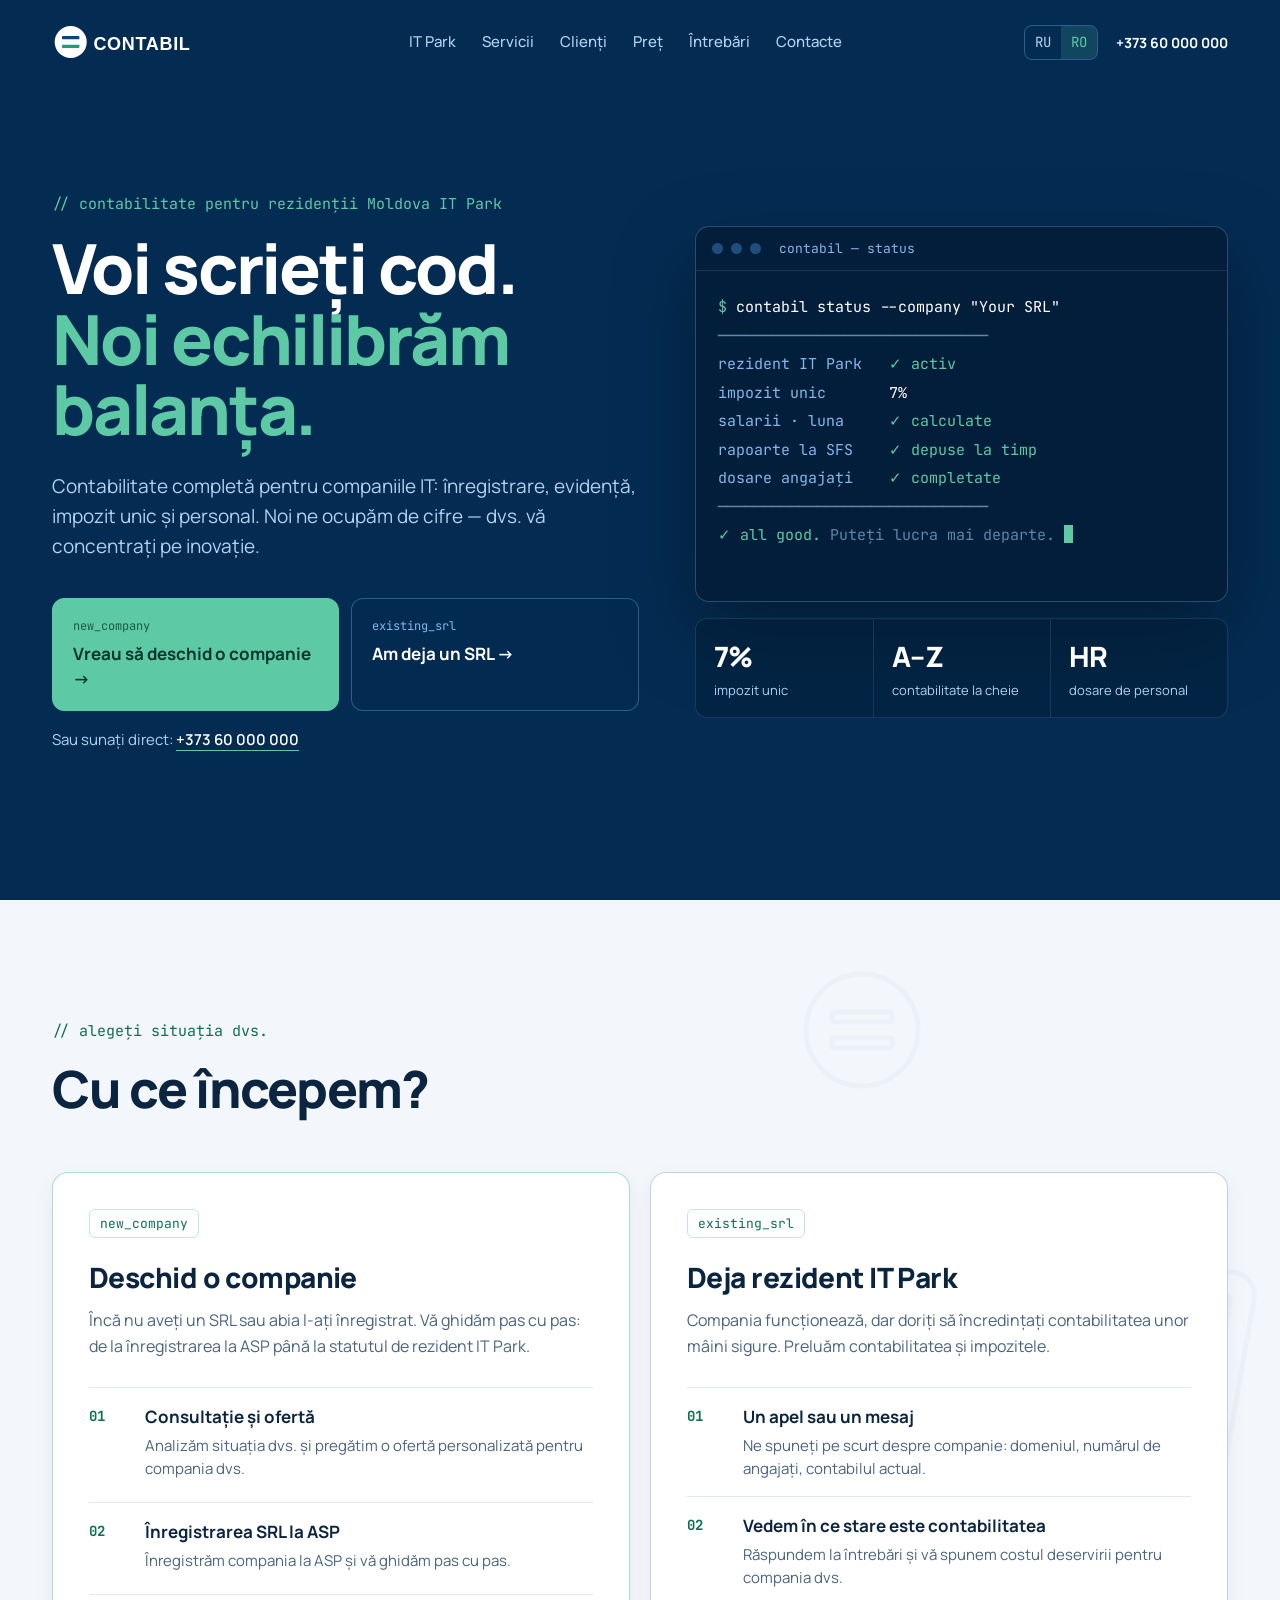
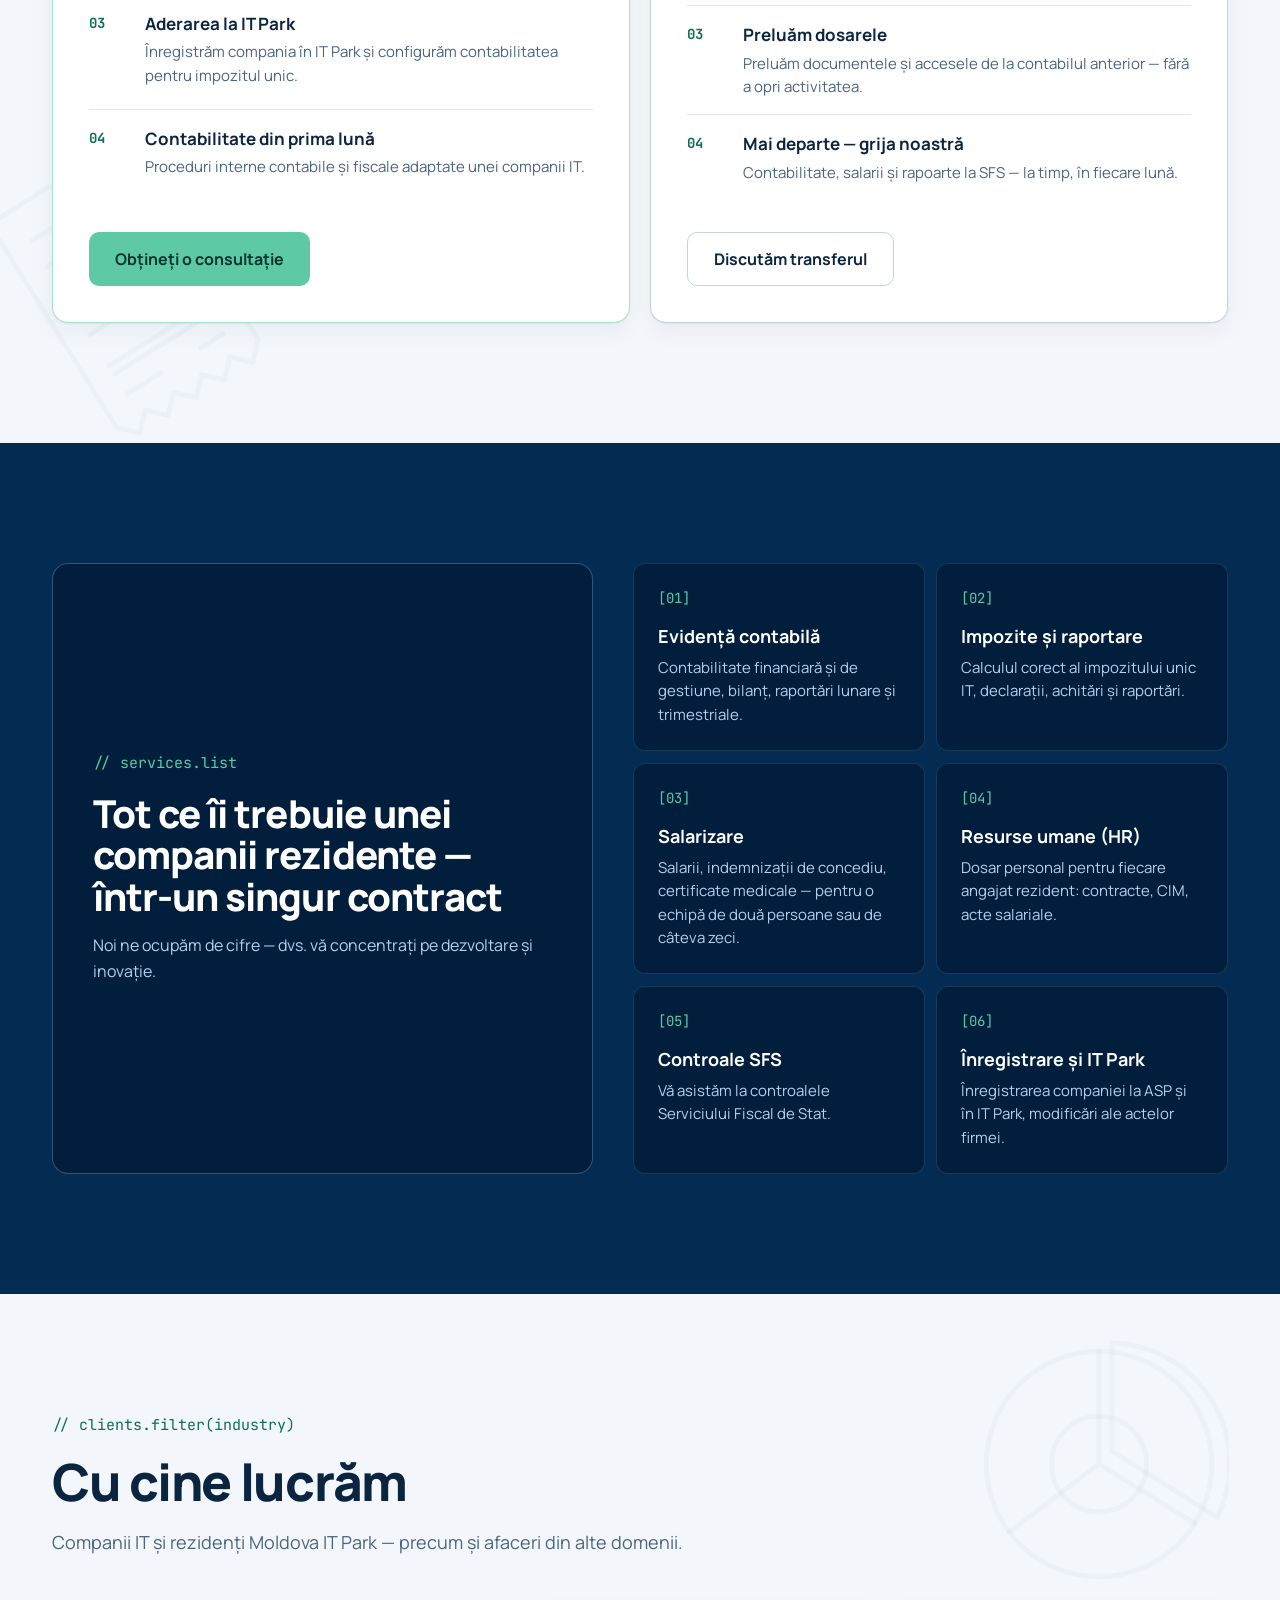
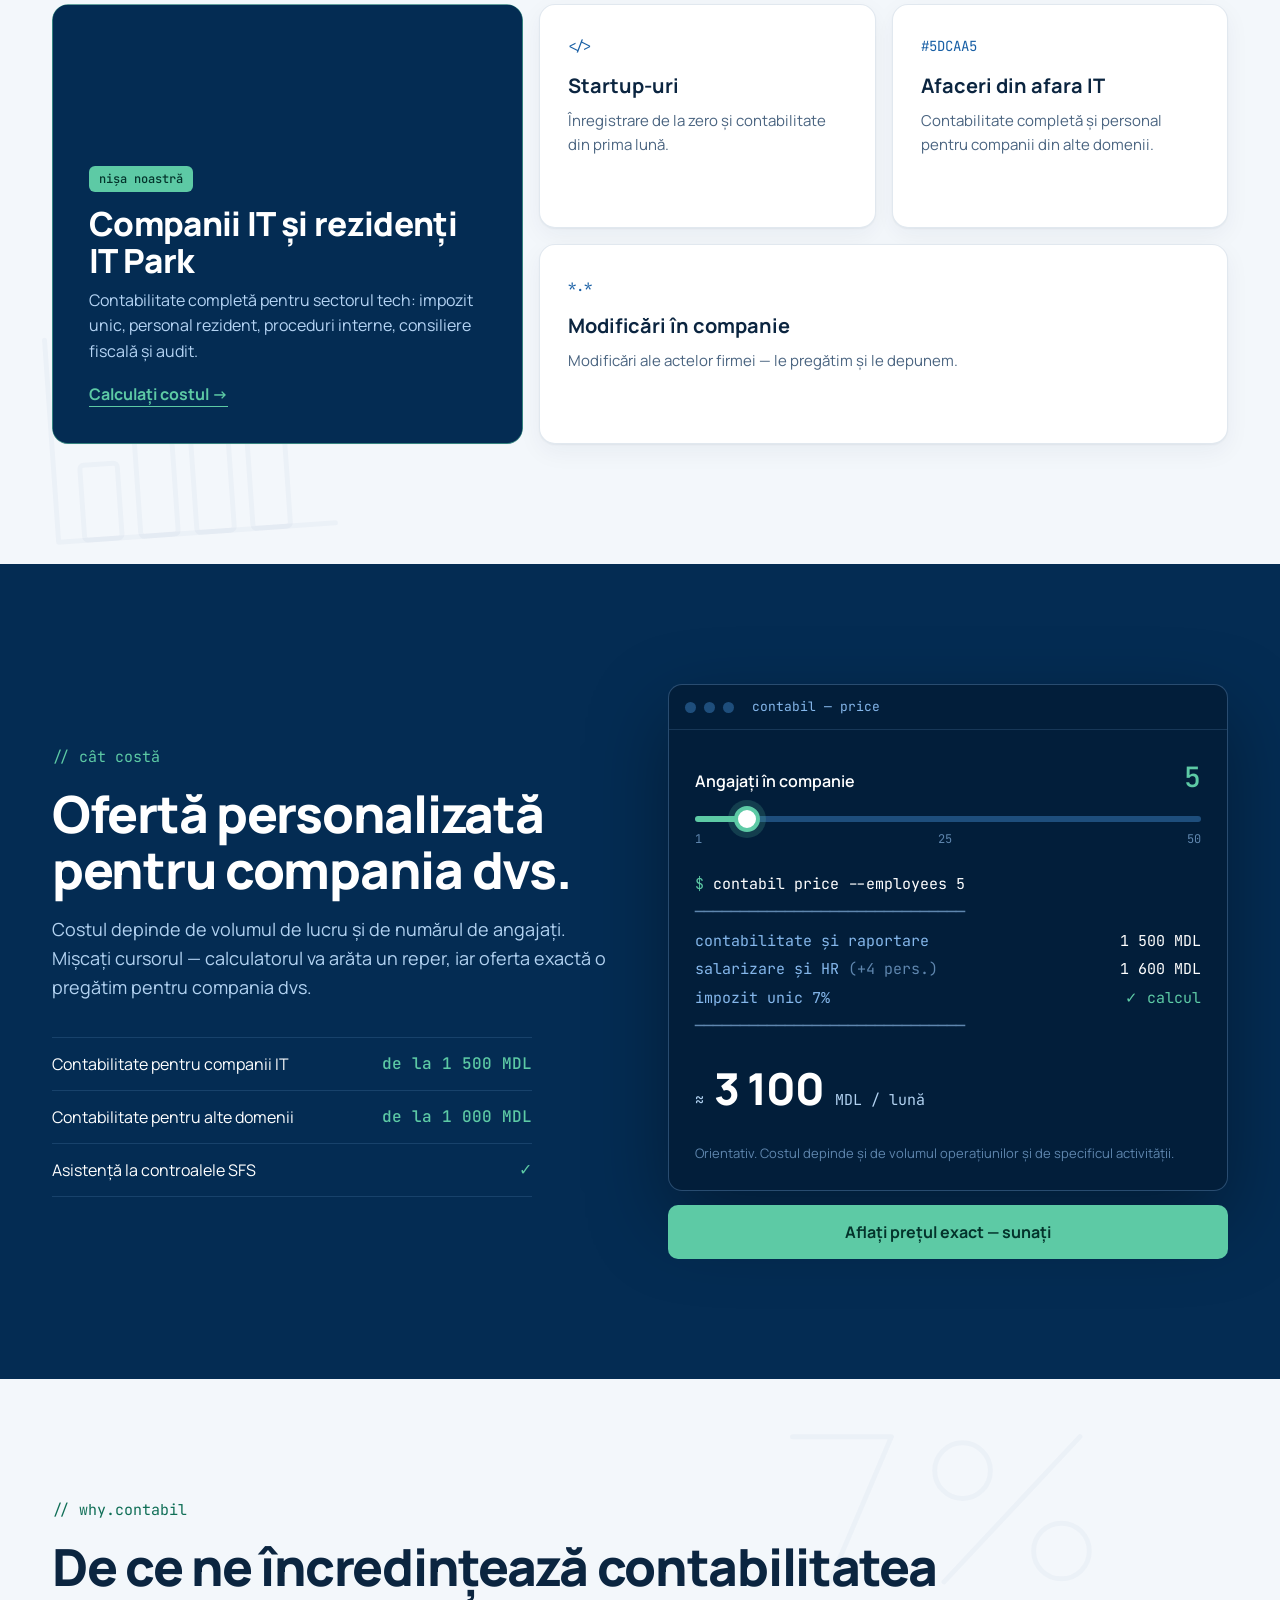
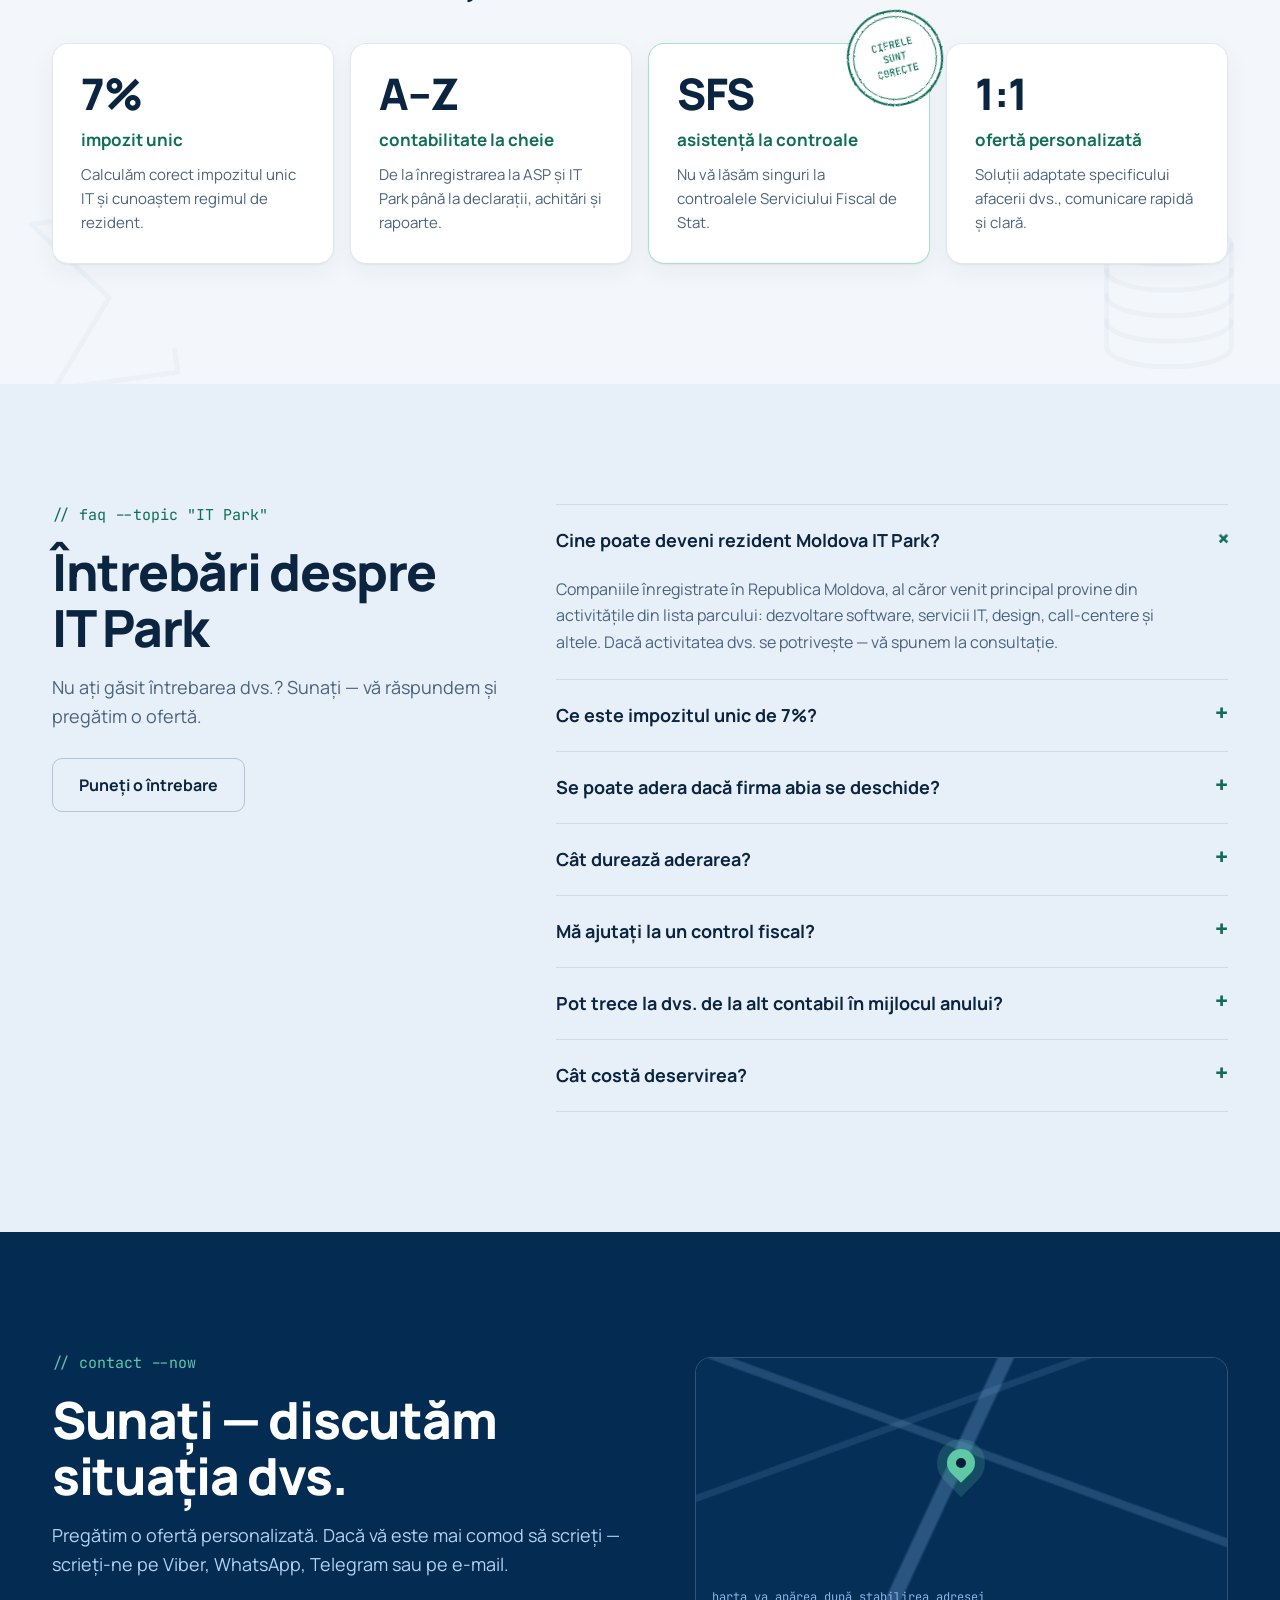
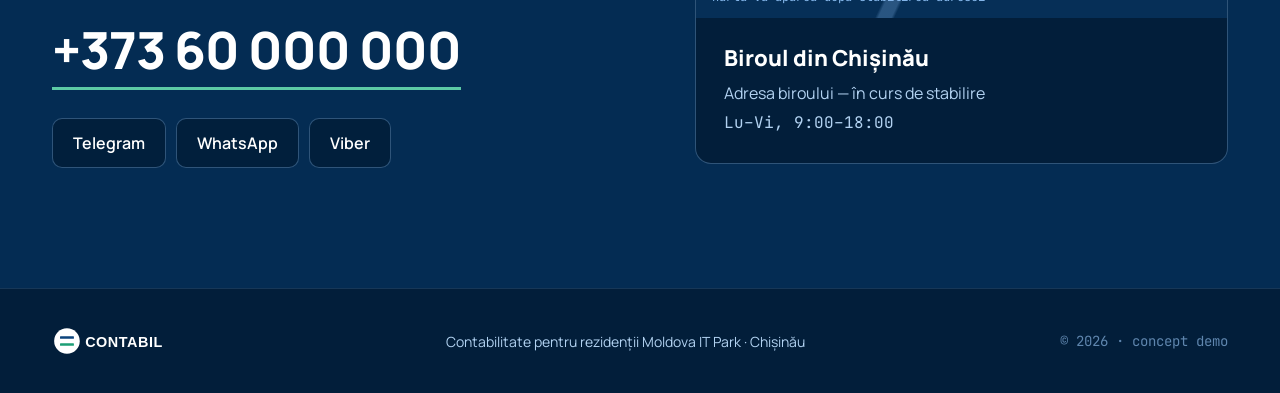
==== commit a368287f: "Add files via upload" ====
--- a/ro.html
+++ b/ro.html
@@ -1,404 +1,404 @@
-<!DOCTYPE html>
-<html lang="ro">
-<head>
-<meta charset="UTF-8">
-<meta name="viewport" content="width=device-width, initial-scale=1">
-<title>CONTABIL — contabilitate pentru rezidenții Moldova IT Park</title>
-<meta name="description" content="Contabilitate completă pentru companiile IT și rezidenții Moldova IT Park: înregistrare la ASP și în IT Park, evidență, impozit unic, personal, asistență la controalele SFS. Ofertă personalizată.">
-<!-- Previzualizare link (Viber, Telegram, WhatsApp, Facebook). Mesageriile acceptă doar adresa COMPLETĂ:
-     la publicare înlocuiți https://webonix-md.github.io/contabil-lx/ cu adresa reală a site-ului în og:url și og:image -->
-<meta property="og:type" content="website">
-<meta property="og:locale" content="ro_RO">
-<meta property="og:locale:alternate" content="ru_RU">
-<meta property="og:site_name" content="CONTABIL">
-<meta property="og:title" content="Contabilitate pentru rezidenții Moldova IT Park — CONTABIL">
-<meta property="og:description" content="Contabilitate completă pentru companiile IT: înregistrare, evidență, impozit unic și personal. Noi ne ocupăm de cifre — dvs. vă concentrați pe inovație.">
-<meta property="og:url" content="https://webonix-md.github.io/contabil-lx/ro.html">
-<meta property="og:image" content="https://webonix-md.github.io/contabil-lx/img/og/og-square-ro.jpg">
-<meta property="og:image:type" content="image/jpeg">
-<meta property="og:image:width" content="1200">
-<meta property="og:image:height" content="1200">
-<meta property="og:image:alt" content="CONTABIL: „Voi scrieți cod. Noi echilibrăm balanța.” Contabilitate pentru rezidenții Moldova IT Park">
-<meta name="twitter:card" content="summary_large_image">
-<link rel="icon" href="img/logo/favicon.svg" type="image/svg+xml">
-<link rel="alternate" hreflang="ru" href="index.html">
-<link rel="preconnect" href="https://fonts.googleapis.com">
-<link rel="preconnect" href="https://fonts.gstatic.com" crossorigin>
-<link rel="preconnect" href="https://images.unsplash.com">
-<link href="https://fonts.googleapis.com/css2?family=JetBrains+Mono:wght@400;500&family=Manrope:wght@400;500;600;700;800&display=swap" rel="stylesheet">
-<link rel="stylesheet" href="css/styles.css">
-</head>
-<body>
-
-<!-- ============ Шапка ============ -->
-<header class="header" id="header">
-  <div class="wrap header__row">
-    <a class="header__logo" href="#top" aria-label="CONTABIL — pagina principală"><img src="img/logo/contabil-logo-inverse.svg" alt="CONTABIL" width="176" height="40"></a>
-    <nav class="nav" id="nav" aria-label="Meniul principal">
-      <a href="#start">IT Park</a>
-      <a href="#services">Servicii</a>
-      <a href="#clients">Clienți</a>
-      <a href="#price">Preț</a>
-      <a href="#faq">Întrebări</a>
-      <a href="#contacts">Contacte</a>
-    </nav>
-    <div class="header__meta">
-      <span class="lang mono" aria-label="Limba site-ului"><a href="index.html" hreflang="ru" lang="ru">RU</a><a class="is-active" href="ro.html" hreflang="ro" aria-current="true">RO</a></span>
-      <a class="header__phone" data-phone href="tel:+37369000000">+373 69 000 000</a>
-      <button class="burger" id="burger" aria-label="Deschide meniul" aria-expanded="false" aria-controls="nav"><span></span><span></span></button>
-    </div>
-  </div>
-</header>
-
-<main id="top">
-
-<!-- ============ 1. Первый экран ============ -->
-<section class="hero photo-bg photo-fixed" data-photo="hero">
-  <div class="wrap hero__grid">
-    <div>
-      <p class="comment mono">// contabilitate pentru rezidenții Moldova IT Park</p>
-      <h1 class="hero__title">Voi scrieți cod.<br><span>Noi echilibrăm balanța.</span></h1>
-      <p class="hero__lead">Contabilitate completă pentru companiile IT: înregistrare, evidență, impozit unic și personal. Noi ne ocupăm de cifre — dvs. vă concentrați pe inovație.</p>
-      <div class="doors">
-        <a class="door door--primary" href="#door-new"><small>new_company</small><strong>Vreau să deschid o companie →</strong></a>
-        <a class="door" href="#door-existing"><small>existing_srl</small><strong>Am deja un SRL →</strong></a>
-      </div>
-      <p class="hero__call">Sau sunați direct: <a data-phone href="tel:+37369000000">+373 69 000 000</a></p>
-    </div>
-
-    <div>
-      <div class="term" aria-label="Exemplu de status al unei companii deservite">
-        <div class="term__bar"><i></i><i></i><i></i><span class="mono">contabil — status</span></div>
-        <div class="term__body" id="heroTerm">
-          <div class="term__line"><span class="t-prompt">$</span> contabil status --company "Your SRL"</div>
-          <div class="term__line"><span class="t-dim">──────────────────────────────</span></div>
-          <div class="term__line"><span class="t-key">rezident IT Park  </span> <span class="t-ok">✓ activ</span></div>
-          <div class="term__line"><span class="t-key">impozit unic      </span> 7%</div>
-          <div class="term__line"><span class="t-key">salarii · luna    </span> <span class="t-ok">✓ calculate</span></div>
-          <div class="term__line"><span class="t-key">rapoarte la SFS   </span> <span class="t-ok">✓ depuse la timp</span></div>
-          <div class="term__line"><span class="t-key">dosare angajați   </span> <span class="t-ok">✓ completate</span></div>
-          <div class="term__line"><span class="t-dim">──────────────────────────────</span></div>
-          <div class="term__line"><span class="t-ok">✓ all good.</span> <span class="t-dim">Puteți lucra mai departe.</span> <span class="cursor"></span></div>
-        </div>
-      </div>
-      <div class="stats">
-        <div class="stat"><b>7%</b><span>impozit unic</span></div>
-        <div class="stat"><b>A–Z</b><span>contabilitate la cheie</span></div>
-        <div class="stat"><b>HR</b><span>dosare de personal</span></div>
-      </div>
-    </div>
-  </div>
-</section>
-
-<!-- ============ 2. Две двери ============ -->
-<section class="section light has-deco" id="start">
-  <!-- Фоновые SVG-иконки (декор). Чтобы убрать — удалите этот div и класс has-deco -->
-  <div class="deco" aria-hidden="true">
-    <!-- Калькулятор -->
-    <svg class="deco__calc" viewBox="0 0 120 160"><rect x="4" y="4" width="112" height="152" rx="12"/><rect x="16" y="16" width="88" height="34" rx="4"/><path d="M78 40h18M88 26v0"/><rect x="16" y="62" width="18" height="18" rx="3"/><rect x="40" y="62" width="18" height="18" rx="3"/><rect x="64" y="62" width="18" height="18" rx="3"/><rect x="88" y="62" width="18" height="18" rx="3"/><rect x="16" y="86" width="18" height="18" rx="3"/><rect x="40" y="86" width="18" height="18" rx="3"/><rect x="64" y="86" width="18" height="18" rx="3"/><rect x="88" y="86" width="18" height="42" rx="3"/><rect x="16" y="110" width="18" height="18" rx="3"/><rect x="40" y="110" width="18" height="18" rx="3"/><rect x="64" y="110" width="18" height="18" rx="3"/><rect x="16" y="134" width="42" height="14" rx="3"/><rect x="64" y="134" width="42" height="14" rx="3"/><path d="M92 97h6M95 94v6M92 119h6"/></svg>
-    <!-- Кассовый чек -->
-    <svg class="deco__receipt" viewBox="0 0 120 170"><path d="M10 6h100v144l-10 10-10-10-10 10-10-10-10 10-10-10-10 10-10-10-10 10-10-10z"/><path d="M26 28h68M26 46h44M78 46h16M26 62h52M84 62h10M26 78h36M70 78h24M26 94h48M82 94h12"/><path d="M26 116h68M26 122h68"/><path d="M26 136h24M78 136h16"/></svg>
-    <!-- Знак баланса «=» -->
-    <svg class="deco__equals" viewBox="0 0 120 120"><circle cx="60" cy="60" r="56"/><rect x="30" y="42" width="60" height="10" rx="2"/><rect x="30" y="68" width="60" height="10" rx="2"/></svg>
-  </div>
-  <div class="wrap">
-    <p class="comment mono">// alegeți situația dvs.</p>
-    <h2 class="section__title">Cu ce începem?</h2>
-
-    <div class="paths" data-converge>
-      <article class="path path--new" id="door-new">
-        <header class="path__head">
-          <span class="path__tag mono">new_company</span>
-          <h3>Deschid o companie</h3>
-          <p>Încă nu aveți un SRL sau abia l-ați înregistrat. Vă ghidăm pas cu pas: de la înregistrarea la ASP până la statutul de rezident IT Park.</p>
-        </header>
-        <ol class="steps">
-          <li><b class="mono">01</b><div><strong>Consultație și ofertă</strong><span>Analizăm situația dvs. și pregătim o ofertă personalizată pentru compania dvs.</span></div></li>
-          <li><b class="mono">02</b><div><strong>Înregistrarea SRL la ASP</strong><span>Înregistrăm compania la ASP și vă ghidăm pas cu pas.</span></div></li>
-          <li><b class="mono">03</b><div><strong>Aderarea la IT Park</strong><span>Înregistrăm compania în IT Park și configurăm contabilitatea pentru impozitul unic.</span></div></li>
-          <li><b class="mono">04</b><div><strong>Contabilitate din prima lună</strong><span>Proceduri interne contabile și fiscale adaptate unei companii IT.</span></div></li>
-        </ol>
-        <a class="btn btn--teal" data-phone href="tel:+37369000000">Obțineți o consultație</a>
-      </article>
-
-      <article class="path path--existing" id="door-existing">
-        <header class="path__head">
-          <span class="path__tag mono">existing_srl</span>
-          <h3>Deja rezident IT Park</h3>
-          <p>Compania funcționează, dar doriți să încredințați contabilitatea unor mâini sigure. Preluăm contabilitatea și impozitele.</p>
-        </header>
-        <ol class="steps">
-          <li><b class="mono">01</b><div><strong>Un apel sau un mesaj</strong><span>Ne spuneți pe scurt despre companie: domeniul, numărul de angajați, contabilul actual.</span></div></li>
-          <li><b class="mono">02</b><div><strong>Vedem în ce stare este contabilitatea</strong><span>Răspundem la întrebări și vă spunem costul deservirii pentru compania dvs.</span></div></li>
-          <li><b class="mono">03</b><div><strong>Preluăm dosarele</strong><span>Preluăm documentele și accesele de la contabilul anterior — fără a opri activitatea.</span></div></li>
-          <li><b class="mono">04</b><div><strong>Mai departe — grija noastră</strong><span>Contabilitate, salarii și rapoarte la SFS — la timp, în fiecare lună.</span></div></li>
-        </ol>
-        <a class="btn btn--outline" data-phone href="tel:+37369000000">Discutăm transferul</a>
-      </article>
-    </div>
-  </div>
-</section>
-
-<!-- ============ 3. Что входит ============ -->
-<section class="section section--alt photo-bg photo-fixed" id="services" data-photo="hero">
-  <div class="wrap services">
-    <div class="services__visual">
-      <p class="comment mono">// services.list</p>
-      <h2 class="section__title">Tot ce îi trebuie unei companii rezidente — într-un&nbsp;singur contract</h2>
-      <p class="services__note">Noi ne ocupăm de cifre — dvs. vă concentrați pe dezvoltare și inovație.</p>
-    </div>
-
-    <ul class="services__list" data-fly-in>
-      <li class="service">
-        <span class="service__icon mono">[01]</span>
-        <div><h3>Evidență contabilă</h3><p>Contabilitate financiară și de gestiune, bilanț, raportări lunare și trimestriale.</p></div>
-      </li>
-      <li class="service">
-        <span class="service__icon mono">[02]</span>
-        <div><h3>Impozite și raportare</h3><p>Calculul corect al impozitului unic IT, declarații, achitări și raportări.</p></div>
-      </li>
-      <li class="service">
-        <span class="service__icon mono">[03]</span>
-        <div><h3>Salarizare</h3><p>Salarii, indemnizații de concediu, certificate medicale — pentru o echipă de două persoane sau de câteva zeci.</p></div>
-      </li>
-      <li class="service">
-        <span class="service__icon mono">[04]</span>
-        <div><h3>Resurse umane (HR)</h3><p>Dosar personal pentru fiecare angajat rezident: contracte, CIM, acte salariale.</p></div>
-      </li>
-      <li class="service">
-        <span class="service__icon mono">[05]</span>
-        <div><h3>Controale SFS</h3><p>Vă asistăm la controalele Serviciului Fiscal de Stat.</p></div>
-      </li>
-      <li class="service">
-        <span class="service__icon mono">[06]</span>
-        <div><h3>Înregistrare și IT Park</h3><p>Înregistrarea companiei la ASP și în IT Park, modificări ale actelor firmei.</p></div>
-      </li>
-    </ul>
-  </div>
-</section>
-
-<!-- ============ 4. С кем работаем ============ -->
-<section class="section light has-deco" id="clients">
-  <!-- Фоновые SVG-иконки (декор). Чтобы убрать — удалите этот div и класс has-deco -->
-  <div class="deco" aria-hidden="true">
-    <!-- Круговая диаграмма -->
-    <svg class="deco__pie" viewBox="0 0 120 120"><circle cx="60" cy="60" r="52"/><path d="M60 60V8M60 60l44.2 27.4M60 60 18.6 91.4"/><path d="M66 54V4a56 56 0 0 1 48.6 80.6z"/><circle cx="60" cy="60" r="22"/></svg>
-    <!-- Столбики графика -->
-    <svg class="deco__bars" viewBox="0 0 160 120"><path d="M6 114h148M6 6v108"/><rect x="20" y="74" width="20" height="40" rx="2"/><rect x="50" y="54" width="20" height="60" rx="2"/><rect x="80" y="64" width="20" height="50" rx="2"/><rect x="110" y="30" width="20" height="84" rx="2"/><path d="M22 60 58 40l32 12 42-36"/><path d="M122 16h10v10"/></svg>
-  </div>
-  <div class="wrap">
-    <p class="comment mono">// clients.filter(industry)</p>
-    <h2 class="section__title">Cu cine lucrăm</h2>
-    <p class="section__lead">Companii IT și rezidenți Moldova IT Park — precum și afaceri din alte domenii.</p>
-
-    <div class="clients" data-dossier>
-      <article class="client client--featured photo-bg" data-photo="clients">
-        <span class="client__badge mono">nișa noastră</span>
-        <h3>Companii IT și rezidenți IT Park</h3>
-        <p>Contabilitate completă pentru sectorul tech: impozit unic, personal rezident, proceduri interne, consiliere fiscală și audit.</p>
-        <a class="link-arrow" href="#price">Calculați costul →</a>
-      </article>
-      <article class="client">
-        <span class="client__code mono">&lt;/&gt;</span>
-        <h3>Startup-uri</h3>
-        <p>Înregistrare de la zero și contabilitate din prima lună.</p>
-      </article>
-      <article class="client">
-        <span class="client__code mono">#5DCAA5</span>
-        <h3>Afaceri din afara IT</h3>
-        <p>Contabilitate completă și personal pentru companii din alte domenii.</p>
-      </article>
-      <article class="client">
-        <span class="client__code mono">*.*</span>
-        <h3>Modificări în companie</h3>
-        <p>Modificări ale actelor firmei — le pregătim și le depunem.</p>
-      </article>
-    </div>
-  </div>
-</section>
-
-<!-- ============ 5. Цена ============ -->
-<section class="section section--alt photo-bg photo-fixed" id="price" data-photo="hero">
-  <div class="wrap price">
-    <div class="price__intro">
-      <p class="comment mono">// cât costă</p>
-      <h2 class="section__title">Ofertă personalizată pentru&nbsp;compania dvs.</h2>
-      <p class="section__lead">Costul depinde de volumul de lucru și de numărul de angajați. Mișcați cursorul — calculatorul va arăta un reper, iar oferta exactă o pregătim pentru compania dvs.</p>
-
-      <ul class="free">
-        <li><span>Contabilitate pentru companii IT</span><b class="mono">de la 1 500 MDL</b></li>
-        <li><span>Contabilitate pentru alte domenii</span><b class="mono">de la 1 000 MDL</b></li>
-        <li><span>Asistență la controalele SFS</span><b class="mono">✓</b></li>
-      </ul>
-    </div>
-
-    <div class="calc">
-      <div class="term">
-        <div class="term__bar"><i></i><i></i><i></i><span class="mono">contabil — price</span></div>
-        <div class="term__body term__body--calc">
-          <label class="calc__label" for="employees">
-            <span>Angajați în companie</span>
-            <output class="calc__count mono" id="employeesOut" for="employees">5</output>
-          </label>
-          <input class="calc__range" type="range" id="employees" min="1" max="50" step="1" value="5">
-          <div class="calc__scale mono"><span>1</span><span>25</span><span>50</span></div>
-
-          <div class="calc__out mono" aria-live="polite">
-            <div><span class="t-prompt">$</span> contabil price --employees <span id="cmdEmployees">5</span></div>
-            <div class="t-dim">──────────────────────────────</div>
-            <div class="calc__row"><span class="t-key">contabilitate și raportare</span><span id="rowBase">1 500 MDL</span></div>
-            <div class="calc__row"><span class="t-key">salarizare și HR <span class="t-dim" id="rowExtraLabel">(+4 pers.)</span></span><span id="rowExtra">1 600 MDL</span></div>
-            <div class="calc__row"><span class="t-key">impozit unic 7%</span><span class="t-ok">✓ calcul</span></div>
-            <div class="t-dim">──────────────────────────────</div>
-            <div class="calc__total"><span>≈</span><b id="total">3 100</b><span>MDL / lună</span></div>
-          </div>
-          <p class="calc__note">Orientativ. Costul depinde și de volumul operațiunilor și de specificul activității.</p>
-        </div>
-      </div>
-      <a class="btn btn--teal btn--block" data-phone href="tel:+37369000000">Aflați prețul exact — sunați</a>
-    </div>
-  </div>
-</section>
-
-<!-- ============ 6. Почему мы ============ -->
-<section class="section light has-deco" id="why">
-  <!-- Фоновые SVG-иконки (декор). Чтобы убрать — удалите этот div и класс has-deco -->
-  <div class="deco" aria-hidden="true">
-    <!-- «7%» — единый налог IT Park -->
-    <svg class="deco__percent" viewBox="0 0 220 120"><path d="M12 14h64L36 108"/><circle cx="122" cy="36" r="18"/><circle cx="186" cy="88" r="18"/><path d="M198 14 110 108"/></svg>
-    <!-- Знак суммы Σ -->
-    <svg class="deco__sigma" viewBox="0 0 100 120"><path d="M88 22V8H10l42 52-42 52h78V98"/></svg>
-    <!-- Стопка монет -->
-    <svg class="deco__coins" viewBox="0 0 120 120"><ellipse cx="60" cy="24" rx="44" ry="14"/><path d="M16 24v18c0 7.7 19.7 14 44 14s44-6.3 44-14V24"/><path d="M16 42v18c0 7.7 19.7 14 44 14s44-6.3 44-14V42"/><path d="M16 60v18c0 7.7 19.7 14 44 14s44-6.3 44-14V60"/><path d="M16 78v18c0 7.7 19.7 14 44 14s44-6.3 44-14V78"/></svg>
-  </div>
-  <div class="wrap">
-    <p class="comment mono">// why.contabil</p>
-    <h2 class="section__title">De ce ne încredințează contabilitatea</h2>
-    <div class="why">
-      <article class="why__item">
-        <b class="why__num">7%</b>
-        <h3>impozit unic</h3>
-        <p>Calculăm corect impozitul unic IT și cunoaștem regimul de rezident.</p>
-      </article>
-      <article class="why__item">
-        <b class="why__num">A–Z</b>
-        <h3>contabilitate la cheie</h3>
-        <p>De la înregistrarea la ASP și IT Park până la declarații, achitări și rapoarte.</p>
-      </article>
-      <article class="why__item why__item--accent">
-        <b class="why__num">SFS</b>
-        <h3>asistență la controale</h3>
-        <p>Nu vă lăsăm singuri la controalele Serviciului Fiscal de Stat.</p>
-        <span class="stamp mono" aria-hidden="true">cifrele<br>sunt<br>corecte</span>
-        <!-- «Ставим печать при вас»: тень и сам штамп (анимация — main.js, блок «Печать») -->
-        <span class="stamper-shadow" aria-hidden="true"></span>
-        <!-- Штамп рисуется скриптом (main.js, «Печать»). data-tilt — угол взгляда сверху в градусах:
-             0 — строго сбоку, 35 — три четверти, 60–70 — почти сверху, ручка смотрит на вас -->
-        <span class="stamper" aria-hidden="true" data-tilt="50"></span>
-      </article>
-      <article class="why__item">
-        <b class="why__num">1:1</b>
-        <h3>ofertă personalizată</h3>
-        <p>Soluții adaptate specificului afacerii dvs., comunicare rapidă și clară.</p>
-      </article>
-    </div>
-  </div>
-</section>
-
-<!-- ============ 7. Вопросы про IT Park ============ -->
-<section class="section section--alt light" id="faq">
-  <div class="wrap faq">
-    <div class="faq__intro">
-      <p class="comment mono">// faq --topic "IT Park"</p>
-      <h2 class="section__title">Întrebări despre IT&nbsp;Park</h2>
-      <p class="section__lead">Nu ați găsit întrebarea dvs.? Sunați — vă răspundem și pregătim o ofertă.</p>
-      <a class="btn btn--outline" data-phone href="tel:+37369000000">Puneți o întrebare</a>
-    </div>
-
-    <div class="faq__list">
-      <details class="qa" open>
-        <summary>Cine poate deveni rezident Moldova IT Park?</summary>
-        <p>Companiile înregistrate în Republica Moldova, al căror venit principal provine din activitățile din lista parcului: dezvoltare software, servicii IT, design, call-centere și altele. Dacă activitatea dvs. se potrivește — vă spunem la consultație.</p>
-      </details>
-      <details class="qa">
-        <summary>Ce este impozitul unic de 7%?</summary>
-        <p>Rezidenții plătesc un singur impozit — 7% din cifra de afaceri, dar nu mai puțin decât o sumă minimă pentru fiecare angajat (legată de salariul mediu pe economie). Acest impozit înlocuiește impozitul pe profit, impozitul pe venit din salarii, contribuțiile și o serie de alte plăți.</p>
-      </details>
-      <details class="qa">
-        <summary>Se poate adera dacă firma abia se deschide?</summary>
-        <p>Da. Înregistrăm compania la ASP și în IT Park și vă ghidăm pas cu pas.</p>
-      </details>
-      <details class="qa">
-        <summary>Cât durează aderarea?</summary>
-        <p>Depinde de pregătirea documentelor și de examinarea cererii de către administrația parcului. Termenele realiste pentru cazul dvs. vi le spunem la consultație.</p>
-      </details>
-      <details class="qa">
-        <summary>Mă ajutați la un control fiscal?</summary>
-        <p>Da, vă asistăm la controalele Serviciului Fiscal de Stat (SFS).</p>
-      </details>
-      <details class="qa">
-        <summary>Pot trece la dvs. de la alt contabil în mijlocul anului?</summary>
-        <p>Da. Preluăm documentele și accesele de la contabilul anterior și continuăm evidența fără a opri activitatea companiei.</p>
-      </details>
-      <details class="qa">
-        <summary>Cât costă deservirea?</summary>
-        <p>Pentru companiile IT — de la 1 500 MDL pe lună, pentru alte domenii — de la 1 000 MDL; prețul exact depinde de volumul de lucru. Suma orientativă o arată <a href="#price">calculatorul</a>, iar pe cea exactă v-o spunem după o discuție.</p>
-      </details>
-    </div>
-  </div>
-</section>
-
-<!-- ============ 8. Контакты ============ -->
-<section class="contacts photo-bg photo-fixed" id="contacts" data-photo="hero">
-  <div class="wrap contacts__grid">
-    <div>
-      <p class="comment mono">// contact --now</p>
-      <h2 class="section__title">Sunați — discutăm situația dvs.</h2>
-      <p class="section__lead">Pregătim o ofertă personalizată. Dacă vă este mai comod să scrieți — scrieți-ne pe Viber, WhatsApp, Telegram sau pe e-mail.</p>
-      <a class="contacts__phone" data-phone href="tel:+37369000000">+373 69 000 000</a>
-      <div class="messengers">
-        <a class="msg" data-msg="telegram" href="#" target="_blank" rel="noopener">Telegram</a>
-        <a class="msg" data-msg="whatsapp" href="#" target="_blank" rel="noopener">WhatsApp</a>
-        <a class="msg" data-msg="viber" href="#">Viber</a>
-      </div>
-    </div>
-
-    <div class="office">
-      <div class="office__map" role="img" aria-label="Hartă: biroul din Chișinău (provizoriu)">
-        <span class="office__pin" aria-hidden="true"></span>
-        <span class="office__map-note mono">harta va apărea după stabilirea adresei</span>
-      </div>
-      <div class="office__info">
-        <h3>Biroul din <span data-office="city">Chișinău</span></h3>
-        <p data-office="address">Adresa biroului — în curs de stabilire</p>
-        <p class="mono" data-office="hours">Lu–Vi, 9:00–18:00</p>
-      </div>
-    </div>
-  </div>
-</section>
-
-</main>
-
-<footer class="footer">
-  <div class="wrap footer__row">
-    <img src="img/logo/contabil-logo-inverse.svg" alt="CONTABIL" width="140" height="32">
-    <p>Contabilitate pentru rezidenții Moldova IT Park · Chișinău</p>
-    <p class="mono footer__demo">© 2026 · concept demo</p>
-  </div>
-</footer>
-
-<!-- Кнопка звонка на телефоне -->
-<a class="callbar" data-phone href="tel:+37369000000"><span>Sunați contabilul</span><b class="mono">→</b></a>
-
-<!-- SVG-фильтр «мастика»: неровные края оттиска печати -->
-<svg width="0" height="0" style="position:absolute" aria-hidden="true" focusable="false">
-  <filter id="ink-rough" x="-10%" y="-10%" width="120%" height="120%">
-    <feTurbulence type="fractalNoise" baseFrequency="0.85" numOctaves="2" seed="7" result="noise"/>
-    <feDisplacementMap in="SourceGraphic" in2="noise" scale="2.2" xChannelSelector="R" yChannelSelector="G"/>
-  </filter>
-</svg>
-
-<script src="js/site-data.js"></script>
-<script src="js/main.js"></script>
-</body>
-</html>
+<!DOCTYPE html>
+<html lang="ro">
+<head>
+<meta charset="UTF-8">
+<meta name="viewport" content="width=device-width, initial-scale=1">
+<title>CONTABIL — contabilitate pentru rezidenții Moldova IT Park</title>
+<meta name="description" content="Contabilitate completă pentru companiile IT și rezidenții Moldova IT Park: înregistrare la ASP și în IT Park, evidență, impozit unic, personal, asistență la controalele SFS. Ofertă personalizată.">
+<!-- Previzualizare link (Viber, Telegram, WhatsApp, Facebook). Mesageriile acceptă doar adresa COMPLETĂ:
+     la publicare înlocuiți https://webonix-md.github.io/contabil-lx/ cu adresa reală a site-ului în og:url și og:image -->
+<meta property="og:type" content="website">
+<meta property="og:locale" content="ro_RO">
+<meta property="og:locale:alternate" content="ru_RU">
+<meta property="og:site_name" content="CONTABIL">
+<meta property="og:title" content="Contabilitate pentru rezidenții Moldova IT Park — CONTABIL">
+<meta property="og:description" content="Contabilitate completă pentru companiile IT: înregistrare, evidență, impozit unic și personal. Noi ne ocupăm de cifre — dvs. vă concentrați pe inovație.">
+<meta property="og:url" content="https://webonix-md.github.io/contabil-lx/ro.html">
+<meta property="og:image" content="https://webonix-md.github.io/contabil-lx/img/og/og-square-ro.jpg">
+<meta property="og:image:type" content="image/jpeg">
+<meta property="og:image:width" content="1200">
+<meta property="og:image:height" content="1200">
+<meta property="og:image:alt" content="CONTABIL: „Voi scrieți cod. Noi echilibrăm balanța.” Contabilitate pentru rezidenții Moldova IT Park">
+<meta name="twitter:card" content="summary_large_image">
+<link rel="icon" href="img/logo/favicon.svg" type="image/svg+xml">
+<link rel="alternate" hreflang="ru" href="index.html">
+<link rel="preconnect" href="https://fonts.googleapis.com">
+<link rel="preconnect" href="https://fonts.gstatic.com" crossorigin>
+<link rel="preconnect" href="https://images.unsplash.com">
+<link href="https://fonts.googleapis.com/css2?family=JetBrains+Mono:wght@400;500&family=Manrope:wght@400;500;600;700;800&display=swap" rel="stylesheet">
+<link rel="stylesheet" href="css/styles.css">
+</head>
+<body>
+
+<!-- ============ Шапка ============ -->
+<header class="header" id="header">
+  <div class="wrap header__row">
+    <a class="header__logo" href="#top" aria-label="CONTABIL — pagina principală"><img src="img/logo/contabil-logo-inverse.svg" alt="CONTABIL" width="176" height="40"></a>
+    <nav class="nav" id="nav" aria-label="Meniul principal">
+      <a href="#start">IT Park</a>
+      <a href="#services">Servicii</a>
+      <a href="#clients">Clienți</a>
+      <a href="#price">Preț</a>
+      <a href="#faq">Întrebări</a>
+      <a href="#contacts">Contacte</a>
+    </nav>
+    <div class="header__meta">
+      <span class="lang mono" aria-label="Limba site-ului"><a href="index.html" hreflang="ru" lang="ru">RU</a><a class="is-active" href="ro.html" hreflang="ro" aria-current="true">RO</a></span>
+      <a class="header__phone" data-phone href="tel:+37360000000">+373 60 000 000</a>
+      <button class="burger" id="burger" aria-label="Deschide meniul" aria-expanded="false" aria-controls="nav"><span></span><span></span></button>
+    </div>
+  </div>
+</header>
+
+<main id="top">
+
+<!-- ============ 1. Первый экран ============ -->
+<section class="hero photo-bg photo-fixed" data-photo="hero">
+  <div class="wrap hero__grid">
+    <div>
+      <p class="comment mono">// contabilitate pentru rezidenții Moldova IT Park</p>
+      <h1 class="hero__title">Voi scrieți cod.<br><span>Noi echilibrăm balanța.</span></h1>
+      <p class="hero__lead">Contabilitate completă pentru companiile IT: înregistrare, evidență, impozit unic și personal. Noi ne ocupăm de cifre — dvs. vă concentrați pe inovație.</p>
+      <div class="doors">
+        <a class="door door--primary" href="#door-new"><small>new_company</small><strong>Vreau să deschid o companie →</strong></a>
+        <a class="door" href="#door-existing"><small>existing_srl</small><strong>Am deja un SRL →</strong></a>
+      </div>
+      <p class="hero__call">Sau sunați direct: <a data-phone href="tel:+37360000000">+373 60 000 000</a></p>
+    </div>
+
+    <div>
+      <div class="term" aria-label="Exemplu de status al unei companii deservite">
+        <div class="term__bar"><i></i><i></i><i></i><span class="mono">contabil — status</span></div>
+        <div class="term__body" id="heroTerm">
+          <div class="term__line"><span class="t-prompt">$</span> contabil status --company "Your SRL"</div>
+          <div class="term__line"><span class="t-dim">──────────────────────────────</span></div>
+          <div class="term__line"><span class="t-key">rezident IT Park  </span> <span class="t-ok">✓ activ</span></div>
+          <div class="term__line"><span class="t-key">impozit unic      </span> 7%</div>
+          <div class="term__line"><span class="t-key">salarii · luna    </span> <span class="t-ok">✓ calculate</span></div>
+          <div class="term__line"><span class="t-key">rapoarte la SFS   </span> <span class="t-ok">✓ depuse la timp</span></div>
+          <div class="term__line"><span class="t-key">dosare angajați   </span> <span class="t-ok">✓ completate</span></div>
+          <div class="term__line"><span class="t-dim">──────────────────────────────</span></div>
+          <div class="term__line"><span class="t-ok">✓ all good.</span> <span class="t-dim">Puteți lucra mai departe.</span> <span class="cursor"></span></div>
+        </div>
+      </div>
+      <div class="stats">
+        <div class="stat"><b>7%</b><span>impozit unic</span></div>
+        <div class="stat"><b>A–Z</b><span>contabilitate la cheie</span></div>
+        <div class="stat"><b>HR</b><span>dosare de personal</span></div>
+      </div>
+    </div>
+  </div>
+</section>
+
+<!-- ============ 2. Две двери ============ -->
+<section class="section light has-deco" id="start">
+  <!-- Фоновые SVG-иконки (декор). Чтобы убрать — удалите этот div и класс has-deco -->
+  <div class="deco" aria-hidden="true">
+    <!-- Калькулятор -->
+    <svg class="deco__calc" viewBox="0 0 120 160"><rect x="4" y="4" width="112" height="152" rx="12"/><rect x="16" y="16" width="88" height="34" rx="4"/><path d="M78 40h18M88 26v0"/><rect x="16" y="62" width="18" height="18" rx="3"/><rect x="40" y="62" width="18" height="18" rx="3"/><rect x="64" y="62" width="18" height="18" rx="3"/><rect x="88" y="62" width="18" height="18" rx="3"/><rect x="16" y="86" width="18" height="18" rx="3"/><rect x="40" y="86" width="18" height="18" rx="3"/><rect x="64" y="86" width="18" height="18" rx="3"/><rect x="88" y="86" width="18" height="42" rx="3"/><rect x="16" y="110" width="18" height="18" rx="3"/><rect x="40" y="110" width="18" height="18" rx="3"/><rect x="64" y="110" width="18" height="18" rx="3"/><rect x="16" y="134" width="42" height="14" rx="3"/><rect x="64" y="134" width="42" height="14" rx="3"/><path d="M92 97h6M95 94v6M92 119h6"/></svg>
+    <!-- Кассовый чек -->
+    <svg class="deco__receipt" viewBox="0 0 120 170"><path d="M10 6h100v144l-10 10-10-10-10 10-10-10-10 10-10-10-10 10-10-10-10 10-10-10z"/><path d="M26 28h68M26 46h44M78 46h16M26 62h52M84 62h10M26 78h36M70 78h24M26 94h48M82 94h12"/><path d="M26 116h68M26 122h68"/><path d="M26 136h24M78 136h16"/></svg>
+    <!-- Знак баланса «=» -->
+    <svg class="deco__equals" viewBox="0 0 120 120"><circle cx="60" cy="60" r="56"/><rect x="30" y="42" width="60" height="10" rx="2"/><rect x="30" y="68" width="60" height="10" rx="2"/></svg>
+  </div>
+  <div class="wrap">
+    <p class="comment mono">// alegeți situația dvs.</p>
+    <h2 class="section__title">Cu ce începem?</h2>
+
+    <div class="paths" data-converge>
+      <article class="path path--new" id="door-new">
+        <header class="path__head">
+          <span class="path__tag mono">new_company</span>
+          <h3>Deschid o companie</h3>
+          <p>Încă nu aveți un SRL sau abia l-ați înregistrat. Vă ghidăm pas cu pas: de la înregistrarea la ASP până la statutul de rezident IT Park.</p>
+        </header>
+        <ol class="steps">
+          <li><b class="mono">01</b><div><strong>Consultație și ofertă</strong><span>Analizăm situația dvs. și pregătim o ofertă personalizată pentru compania dvs.</span></div></li>
+          <li><b class="mono">02</b><div><strong>Înregistrarea SRL la ASP</strong><span>Înregistrăm compania la ASP și vă ghidăm pas cu pas.</span></div></li>
+          <li><b class="mono">03</b><div><strong>Aderarea la IT Park</strong><span>Înregistrăm compania în IT Park și configurăm contabilitatea pentru impozitul unic.</span></div></li>
+          <li><b class="mono">04</b><div><strong>Contabilitate din prima lună</strong><span>Proceduri interne contabile și fiscale adaptate unei companii IT.</span></div></li>
+        </ol>
+        <a class="btn btn--teal" data-phone href="tel:+37360000000">Obțineți o consultație</a>
+      </article>
+
+      <article class="path path--existing" id="door-existing">
+        <header class="path__head">
+          <span class="path__tag mono">existing_srl</span>
+          <h3>Deja rezident IT Park</h3>
+          <p>Compania funcționează, dar doriți să încredințați contabilitatea unor mâini sigure. Preluăm contabilitatea și impozitele.</p>
+        </header>
+        <ol class="steps">
+          <li><b class="mono">01</b><div><strong>Un apel sau un mesaj</strong><span>Ne spuneți pe scurt despre companie: domeniul, numărul de angajați, contabilul actual.</span></div></li>
+          <li><b class="mono">02</b><div><strong>Vedem în ce stare este contabilitatea</strong><span>Răspundem la întrebări și vă spunem costul deservirii pentru compania dvs.</span></div></li>
+          <li><b class="mono">03</b><div><strong>Preluăm dosarele</strong><span>Preluăm documentele și accesele de la contabilul anterior — fără a opri activitatea.</span></div></li>
+          <li><b class="mono">04</b><div><strong>Mai departe — grija noastră</strong><span>Contabilitate, salarii și rapoarte la SFS — la timp, în fiecare lună.</span></div></li>
+        </ol>
+        <a class="btn btn--outline" data-phone href="tel:+37360000000">Discutăm transferul</a>
+      </article>
+    </div>
+  </div>
+</section>
+
+<!-- ============ 3. Что входит ============ -->
+<section class="section section--alt photo-bg photo-fixed" id="services" data-photo="hero">
+  <div class="wrap services">
+    <div class="services__visual">
+      <p class="comment mono">// services.list</p>
+      <h2 class="section__title">Tot ce îi trebuie unei companii rezidente — într-un&nbsp;singur contract</h2>
+      <p class="services__note">Noi ne ocupăm de cifre — dvs. vă concentrați pe dezvoltare și inovație.</p>
+    </div>
+
+    <ul class="services__list" data-fly-in>
+      <li class="service">
+        <span class="service__icon mono">[01]</span>
+        <div><h3>Evidență contabilă</h3><p>Contabilitate financiară și de gestiune, bilanț, raportări lunare și trimestriale.</p></div>
+      </li>
+      <li class="service">
+        <span class="service__icon mono">[02]</span>
+        <div><h3>Impozite și raportare</h3><p>Calculul corect al impozitului unic IT, declarații, achitări și raportări.</p></div>
+      </li>
+      <li class="service">
+        <span class="service__icon mono">[03]</span>
+        <div><h3>Salarizare</h3><p>Salarii, indemnizații de concediu, certificate medicale — pentru o echipă de două persoane sau de câteva zeci.</p></div>
+      </li>
+      <li class="service">
+        <span class="service__icon mono">[04]</span>
+        <div><h3>Resurse umane (HR)</h3><p>Dosar personal pentru fiecare angajat rezident: contracte, CIM, acte salariale.</p></div>
+      </li>
+      <li class="service">
+        <span class="service__icon mono">[05]</span>
+        <div><h3>Controale SFS</h3><p>Vă asistăm la controalele Serviciului Fiscal de Stat.</p></div>
+      </li>
+      <li class="service">
+        <span class="service__icon mono">[06]</span>
+        <div><h3>Înregistrare și IT Park</h3><p>Înregistrarea companiei la ASP și în IT Park, modificări ale actelor firmei.</p></div>
+      </li>
+    </ul>
+  </div>
+</section>
+
+<!-- ============ 4. С кем работаем ============ -->
+<section class="section light has-deco" id="clients">
+  <!-- Фоновые SVG-иконки (декор). Чтобы убрать — удалите этот div и класс has-deco -->
+  <div class="deco" aria-hidden="true">
+    <!-- Круговая диаграмма -->
+    <svg class="deco__pie" viewBox="0 0 120 120"><circle cx="60" cy="60" r="52"/><path d="M60 60V8M60 60l44.2 27.4M60 60 18.6 91.4"/><path d="M66 54V4a56 56 0 0 1 48.6 80.6z"/><circle cx="60" cy="60" r="22"/></svg>
+    <!-- Столбики графика -->
+    <svg class="deco__bars" viewBox="0 0 160 120"><path d="M6 114h148M6 6v108"/><rect x="20" y="74" width="20" height="40" rx="2"/><rect x="50" y="54" width="20" height="60" rx="2"/><rect x="80" y="64" width="20" height="50" rx="2"/><rect x="110" y="30" width="20" height="84" rx="2"/><path d="M22 60 58 40l32 12 42-36"/><path d="M122 16h10v10"/></svg>
+  </div>
+  <div class="wrap">
+    <p class="comment mono">// clients.filter(industry)</p>
+    <h2 class="section__title">Cu cine lucrăm</h2>
+    <p class="section__lead">Companii IT și rezidenți Moldova IT Park — precum și afaceri din alte domenii.</p>
+
+    <div class="clients" data-dossier>
+      <article class="client client--featured photo-bg" data-photo="clients">
+        <span class="client__badge mono">nișa noastră</span>
+        <h3>Companii IT și rezidenți IT Park</h3>
+        <p>Contabilitate completă pentru sectorul tech: impozit unic, personal rezident, proceduri interne, consiliere fiscală și audit.</p>
+        <a class="link-arrow" href="#price">Calculați costul →</a>
+      </article>
+      <article class="client">
+        <span class="client__code mono">&lt;/&gt;</span>
+        <h3>Startup-uri</h3>
+        <p>Înregistrare de la zero și contabilitate din prima lună.</p>
+      </article>
+      <article class="client">
+        <span class="client__code mono">#5DCAA5</span>
+        <h3>Afaceri din afara IT</h3>
+        <p>Contabilitate completă și personal pentru companii din alte domenii.</p>
+      </article>
+      <article class="client">
+        <span class="client__code mono">*.*</span>
+        <h3>Modificări în companie</h3>
+        <p>Modificări ale actelor firmei — le pregătim și le depunem.</p>
+      </article>
+    </div>
+  </div>
+</section>
+
+<!-- ============ 5. Цена ============ -->
+<section class="section section--alt photo-bg photo-fixed" id="price" data-photo="hero">
+  <div class="wrap price">
+    <div class="price__intro">
+      <p class="comment mono">// cât costă</p>
+      <h2 class="section__title">Ofertă personalizată pentru&nbsp;compania dvs.</h2>
+      <p class="section__lead">Costul depinde de volumul de lucru și de numărul de angajați. Mișcați cursorul — calculatorul va arăta un reper, iar oferta exactă o pregătim pentru compania dvs.</p>
+
+      <ul class="free">
+        <li><span>Contabilitate pentru companii IT</span><b class="mono">de la 1 500 MDL</b></li>
+        <li><span>Contabilitate pentru alte domenii</span><b class="mono">de la 1 000 MDL</b></li>
+        <li><span>Asistență la controalele SFS</span><b class="mono">✓</b></li>
+      </ul>
+    </div>
+
+    <div class="calc">
+      <div class="term">
+        <div class="term__bar"><i></i><i></i><i></i><span class="mono">contabil — price</span></div>
+        <div class="term__body term__body--calc">
+          <label class="calc__label" for="employees">
+            <span>Angajați în companie</span>
+            <output class="calc__count mono" id="employeesOut" for="employees">5</output>
+          </label>
+          <input class="calc__range" type="range" id="employees" min="1" max="50" step="1" value="5">
+          <div class="calc__scale mono"><span>1</span><span>25</span><span>50</span></div>
+
+          <div class="calc__out mono" aria-live="polite">
+            <div><span class="t-prompt">$</span> contabil price --employees <span id="cmdEmployees">5</span></div>
+            <div class="t-dim">──────────────────────────────</div>
+            <div class="calc__row"><span class="t-key">contabilitate și raportare</span><span id="rowBase">1 500 MDL</span></div>
+            <div class="calc__row"><span class="t-key">salarizare și HR <span class="t-dim" id="rowExtraLabel">(+4 pers.)</span></span><span id="rowExtra">1 600 MDL</span></div>
+            <div class="calc__row"><span class="t-key">impozit unic 7%</span><span class="t-ok">✓ calcul</span></div>
+            <div class="t-dim">──────────────────────────────</div>
+            <div class="calc__total"><span>≈</span><b id="total">3 100</b><span>MDL / lună</span></div>
+          </div>
+          <p class="calc__note">Orientativ. Costul depinde și de volumul operațiunilor și de specificul activității.</p>
+        </div>
+      </div>
+      <a class="btn btn--teal btn--block" data-phone href="tel:+37360000000">Aflați prețul exact — sunați</a>
+    </div>
+  </div>
+</section>
+
+<!-- ============ 6. Почему мы ============ -->
+<section class="section light has-deco" id="why">
+  <!-- Фоновые SVG-иконки (декор). Чтобы убрать — удалите этот div и класс has-deco -->
+  <div class="deco" aria-hidden="true">
+    <!-- «7%» — единый налог IT Park -->
+    <svg class="deco__percent" viewBox="0 0 220 120"><path d="M12 14h64L36 108"/><circle cx="122" cy="36" r="18"/><circle cx="186" cy="88" r="18"/><path d="M198 14 110 108"/></svg>
+    <!-- Знак суммы Σ -->
+    <svg class="deco__sigma" viewBox="0 0 100 120"><path d="M88 22V8H10l42 52-42 52h78V98"/></svg>
+    <!-- Стопка монет -->
+    <svg class="deco__coins" viewBox="0 0 120 120"><ellipse cx="60" cy="24" rx="44" ry="14"/><path d="M16 24v18c0 7.7 19.7 14 44 14s44-6.3 44-14V24"/><path d="M16 42v18c0 7.7 19.7 14 44 14s44-6.3 44-14V42"/><path d="M16 60v18c0 7.7 19.7 14 44 14s44-6.3 44-14V60"/><path d="M16 78v18c0 7.7 19.7 14 44 14s44-6.3 44-14V78"/></svg>
+  </div>
+  <div class="wrap">
+    <p class="comment mono">// why.contabil</p>
+    <h2 class="section__title">De ce ne încredințează contabilitatea</h2>
+    <div class="why">
+      <article class="why__item">
+        <b class="why__num">7%</b>
+        <h3>impozit unic</h3>
+        <p>Calculăm corect impozitul unic IT și cunoaștem regimul de rezident.</p>
+      </article>
+      <article class="why__item">
+        <b class="why__num">A–Z</b>
+        <h3>contabilitate la cheie</h3>
+        <p>De la înregistrarea la ASP și IT Park până la declarații, achitări și rapoarte.</p>
+      </article>
+      <article class="why__item why__item--accent">
+        <b class="why__num">SFS</b>
+        <h3>asistență la controale</h3>
+        <p>Nu vă lăsăm singuri la controalele Serviciului Fiscal de Stat.</p>
+        <span class="stamp mono" aria-hidden="true">cifrele<br>sunt<br>corecte</span>
+        <!-- «Ставим печать при вас»: тень и сам штамп (анимация — main.js, блок «Печать») -->
+        <span class="stamper-shadow" aria-hidden="true"></span>
+        <!-- Штамп рисуется скриптом (main.js, «Печать»). data-tilt — угол взгляда сверху в градусах:
+             0 — строго сбоку, 35 — три четверти, 60–70 — почти сверху, ручка смотрит на вас -->
+        <span class="stamper" aria-hidden="true" data-tilt="50"></span>
+      </article>
+      <article class="why__item">
+        <b class="why__num">1:1</b>
+        <h3>ofertă personalizată</h3>
+        <p>Soluții adaptate specificului afacerii dvs., comunicare rapidă și clară.</p>
+      </article>
+    </div>
+  </div>
+</section>
+
+<!-- ============ 7. Вопросы про IT Park ============ -->
+<section class="section section--alt light" id="faq">
+  <div class="wrap faq">
+    <div class="faq__intro">
+      <p class="comment mono">// faq --topic "IT Park"</p>
+      <h2 class="section__title">Întrebări despre IT&nbsp;Park</h2>
+      <p class="section__lead">Nu ați găsit întrebarea dvs.? Sunați — vă răspundem și pregătim o ofertă.</p>
+      <a class="btn btn--outline" data-phone href="tel:+37360000000">Puneți o întrebare</a>
+    </div>
+
+    <div class="faq__list">
+      <details class="qa" open>
+        <summary>Cine poate deveni rezident Moldova IT Park?</summary>
+        <p>Companiile înregistrate în Republica Moldova, al căror venit principal provine din activitățile din lista parcului: dezvoltare software, servicii IT, design, call-centere și altele. Dacă activitatea dvs. se potrivește — vă spunem la consultație.</p>
+      </details>
+      <details class="qa">
+        <summary>Ce este impozitul unic de 7%?</summary>
+        <p>Rezidenții plătesc un singur impozit — 7% din cifra de afaceri, dar nu mai puțin decât o sumă minimă pentru fiecare angajat (legată de salariul mediu pe economie). Acest impozit înlocuiește impozitul pe profit, impozitul pe venit din salarii, contribuțiile și o serie de alte plăți.</p>
+      </details>
+      <details class="qa">
+        <summary>Se poate adera dacă firma abia se deschide?</summary>
+        <p>Da. Înregistrăm compania la ASP și în IT Park și vă ghidăm pas cu pas.</p>
+      </details>
+      <details class="qa">
+        <summary>Cât durează aderarea?</summary>
+        <p>Depinde de pregătirea documentelor și de examinarea cererii de către administrația parcului. Termenele realiste pentru cazul dvs. vi le spunem la consultație.</p>
+      </details>
+      <details class="qa">
+        <summary>Mă ajutați la un control fiscal?</summary>
+        <p>Da, vă asistăm la controalele Serviciului Fiscal de Stat (SFS).</p>
+      </details>
+      <details class="qa">
+        <summary>Pot trece la dvs. de la alt contabil în mijlocul anului?</summary>
+        <p>Da. Preluăm documentele și accesele de la contabilul anterior și continuăm evidența fără a opri activitatea companiei.</p>
+      </details>
+      <details class="qa">
+        <summary>Cât costă deservirea?</summary>
+        <p>Pentru companiile IT — de la 1 500 MDL pe lună, pentru alte domenii — de la 1 000 MDL; prețul exact depinde de volumul de lucru. Suma orientativă o arată <a href="#price">calculatorul</a>, iar pe cea exactă v-o spunem după o discuție.</p>
+      </details>
+    </div>
+  </div>
+</section>
+
+<!-- ============ 8. Контакты ============ -->
+<section class="contacts photo-bg photo-fixed" id="contacts" data-photo="hero">
+  <div class="wrap contacts__grid">
+    <div>
+      <p class="comment mono">// contact --now</p>
+      <h2 class="section__title">Sunați — discutăm situația dvs.</h2>
+      <p class="section__lead">Pregătim o ofertă personalizată. Dacă vă este mai comod să scrieți — scrieți-ne pe Viber, WhatsApp, Telegram sau pe e-mail.</p>
+      <a class="contacts__phone" data-phone href="tel:+37360000000">+373 60 000 000</a>
+      <div class="messengers">
+        <a class="msg" data-msg="telegram" href="#" target="_blank" rel="noopener">Telegram</a>
+        <a class="msg" data-msg="whatsapp" href="#" target="_blank" rel="noopener">WhatsApp</a>
+        <a class="msg" data-msg="viber" href="#">Viber</a>
+      </div>
+    </div>
+
+    <div class="office">
+      <div class="office__map" role="img" aria-label="Hartă: biroul din Chișinău (provizoriu)">
+        <span class="office__pin" aria-hidden="true"></span>
+        <span class="office__map-note mono">harta va apărea după stabilirea adresei</span>
+      </div>
+      <div class="office__info">
+        <h3>Biroul din <span data-office="city">Chișinău</span></h3>
+        <p data-office="address">Adresa biroului — în curs de stabilire</p>
+        <p class="mono" data-office="hours">Lu–Vi, 9:00–18:00</p>
+      </div>
+    </div>
+  </div>
+</section>
+
+</main>
+
+<footer class="footer">
+  <div class="wrap footer__row">
+    <img src="img/logo/contabil-logo-inverse.svg" alt="CONTABIL" width="140" height="32">
+    <p>Contabilitate pentru rezidenții Moldova IT Park · Chișinău</p>
+    <p class="mono footer__demo">© 2026 · concept demo</p>
+  </div>
+</footer>
+
+<!-- Кнопка звонка на телефоне -->
+<a class="callbar" data-phone href="tel:+37360000000"><span>Sunați contabilul</span><b class="mono">→</b></a>
+
+<!-- SVG-фильтр «мастика»: неровные края оттиска печати -->
+<svg width="0" height="0" style="position:absolute" aria-hidden="true" focusable="false">
+  <filter id="ink-rough" x="-10%" y="-10%" width="120%" height="120%">
+    <feTurbulence type="fractalNoise" baseFrequency="0.85" numOctaves="2" seed="7" result="noise"/>
+    <feDisplacementMap in="SourceGraphic" in2="noise" scale="2.2" xChannelSelector="R" yChannelSelector="G"/>
+  </filter>
+</svg>
+
+<script src="js/site-data.js"></script>
+<script src="js/main.js"></script>
+</body>
+</html>
